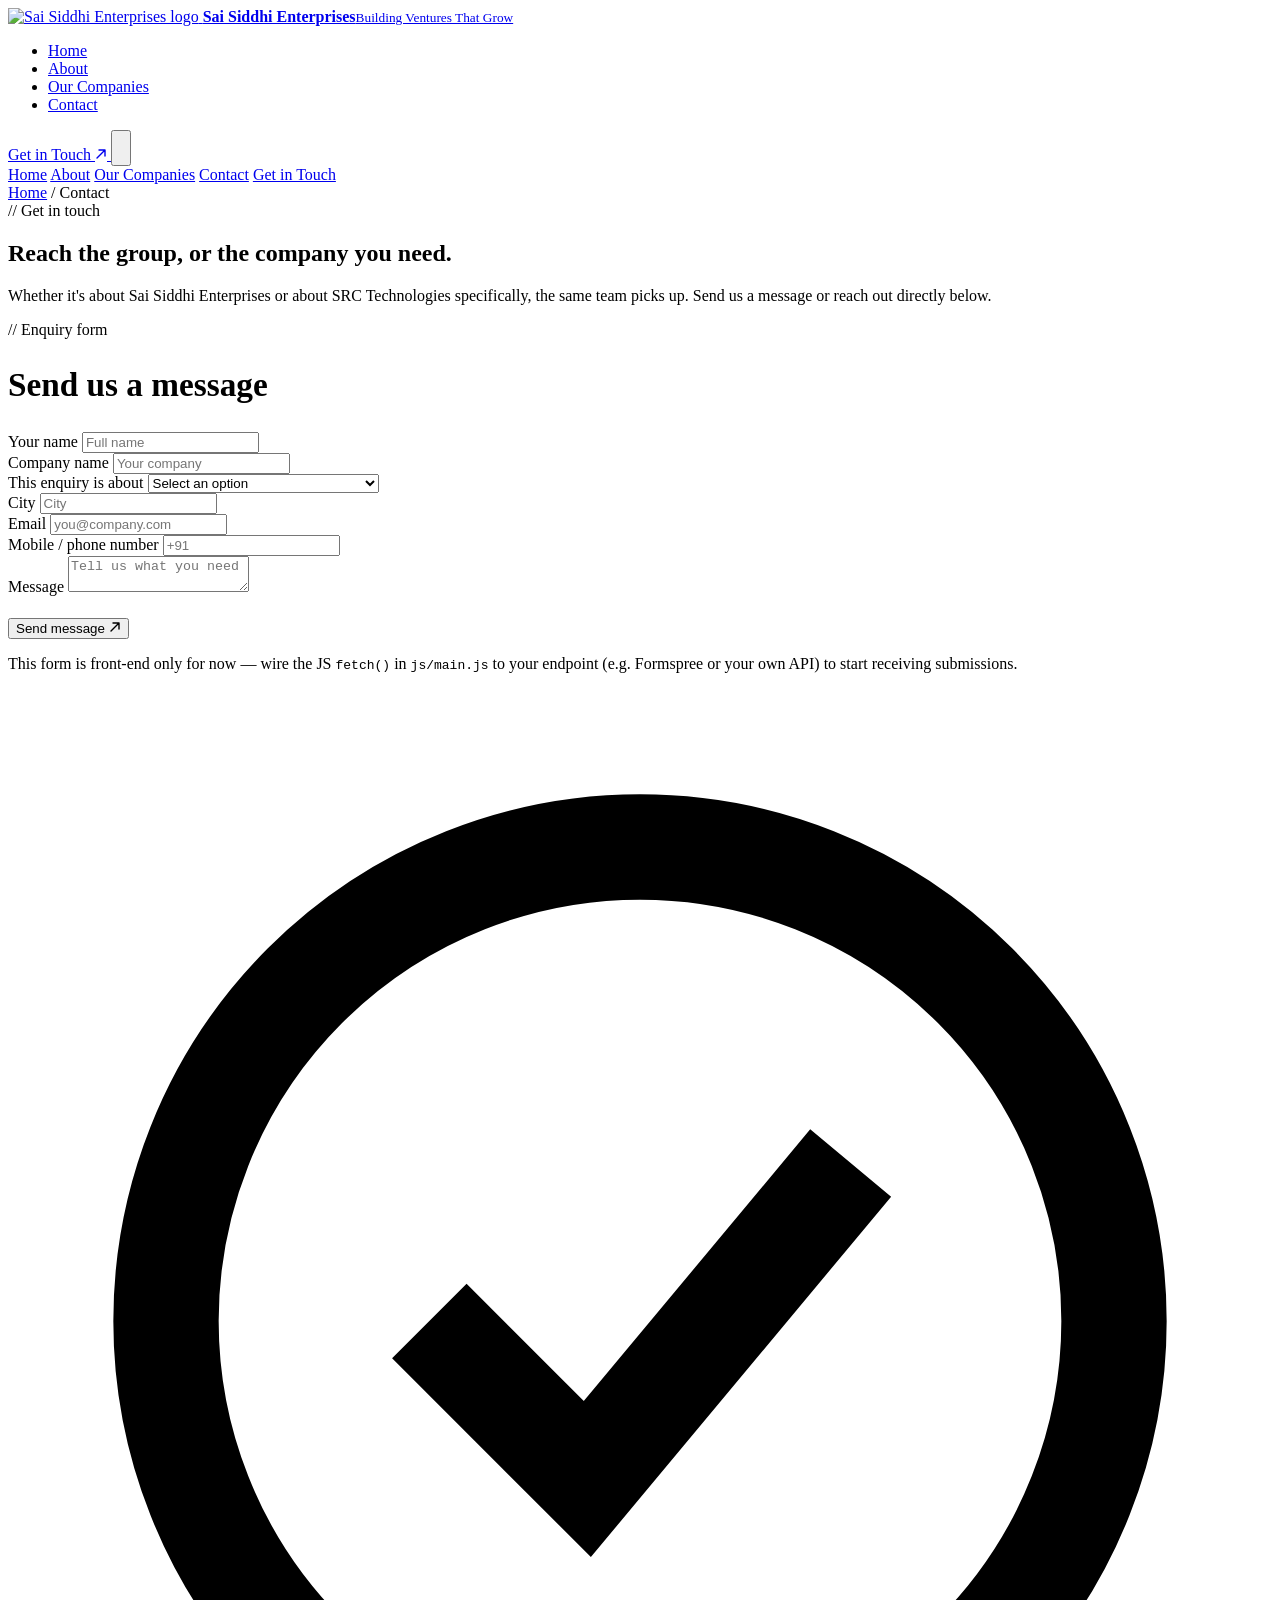
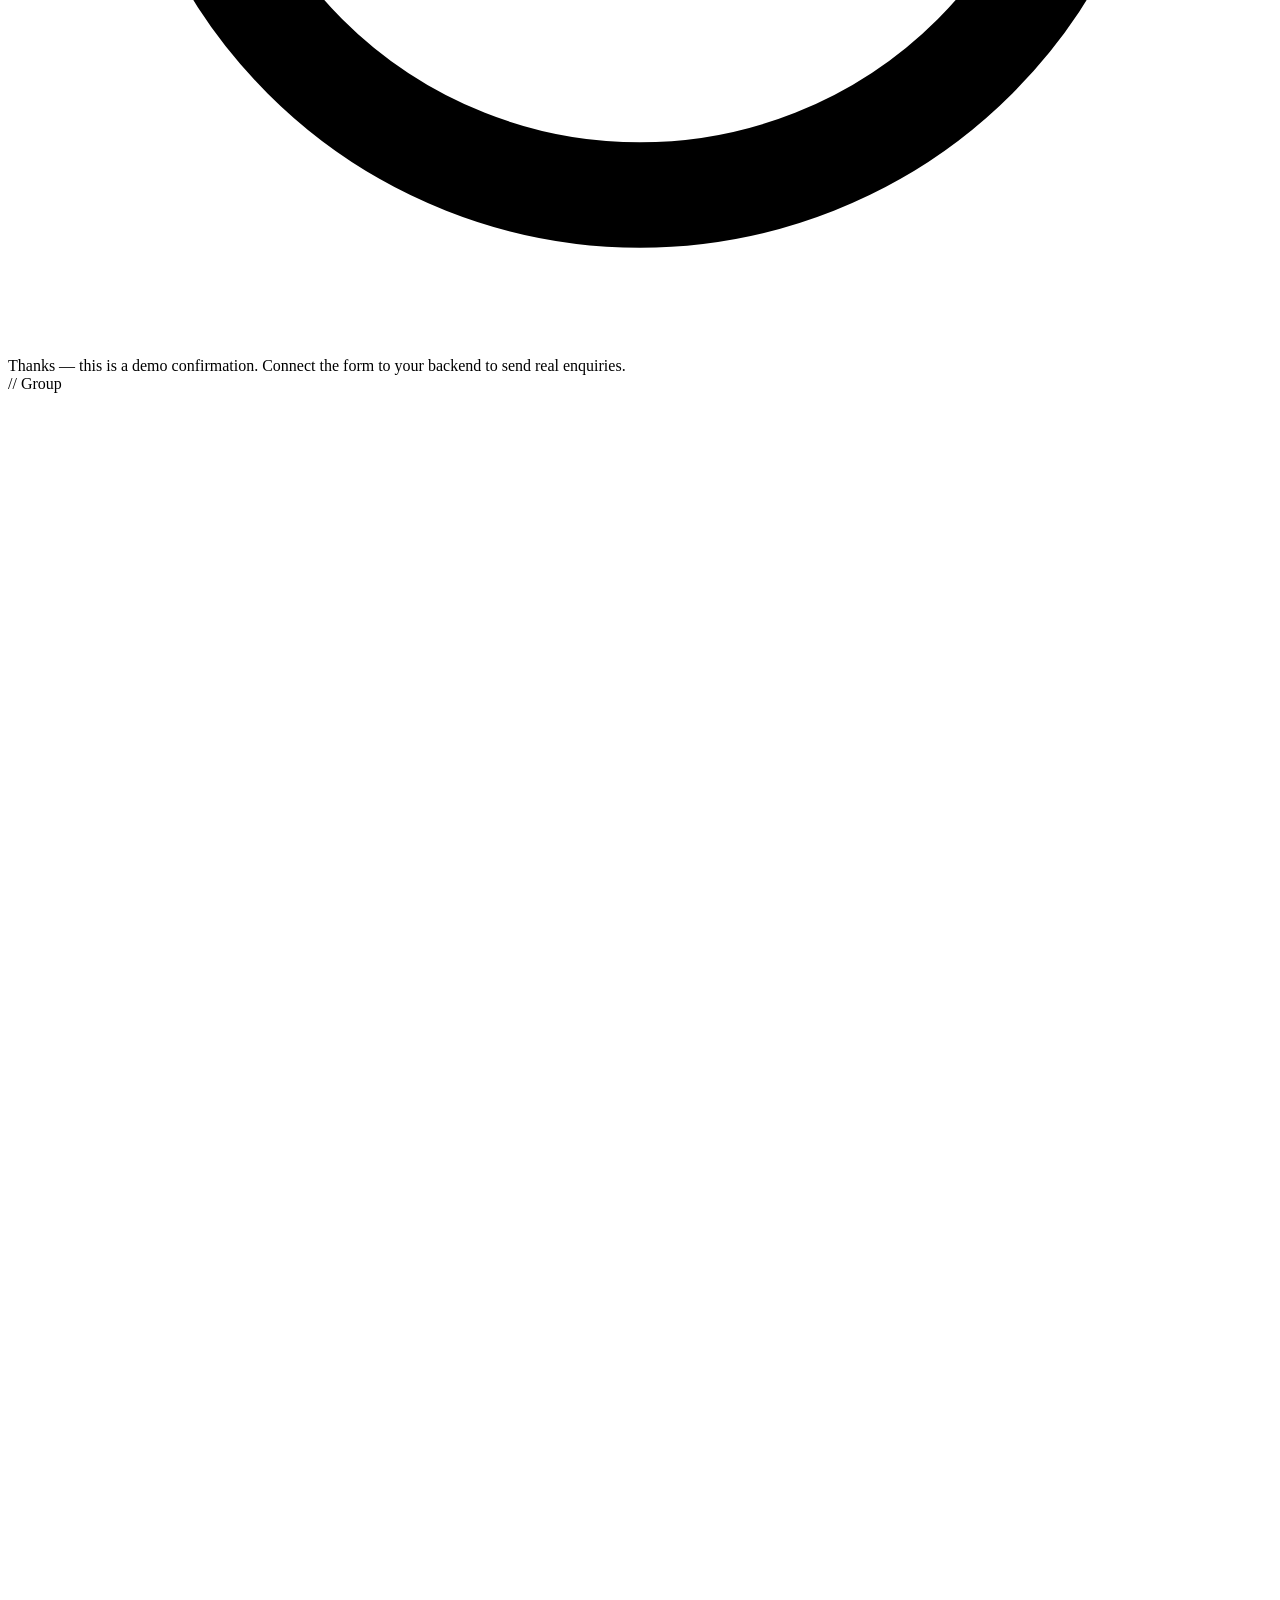
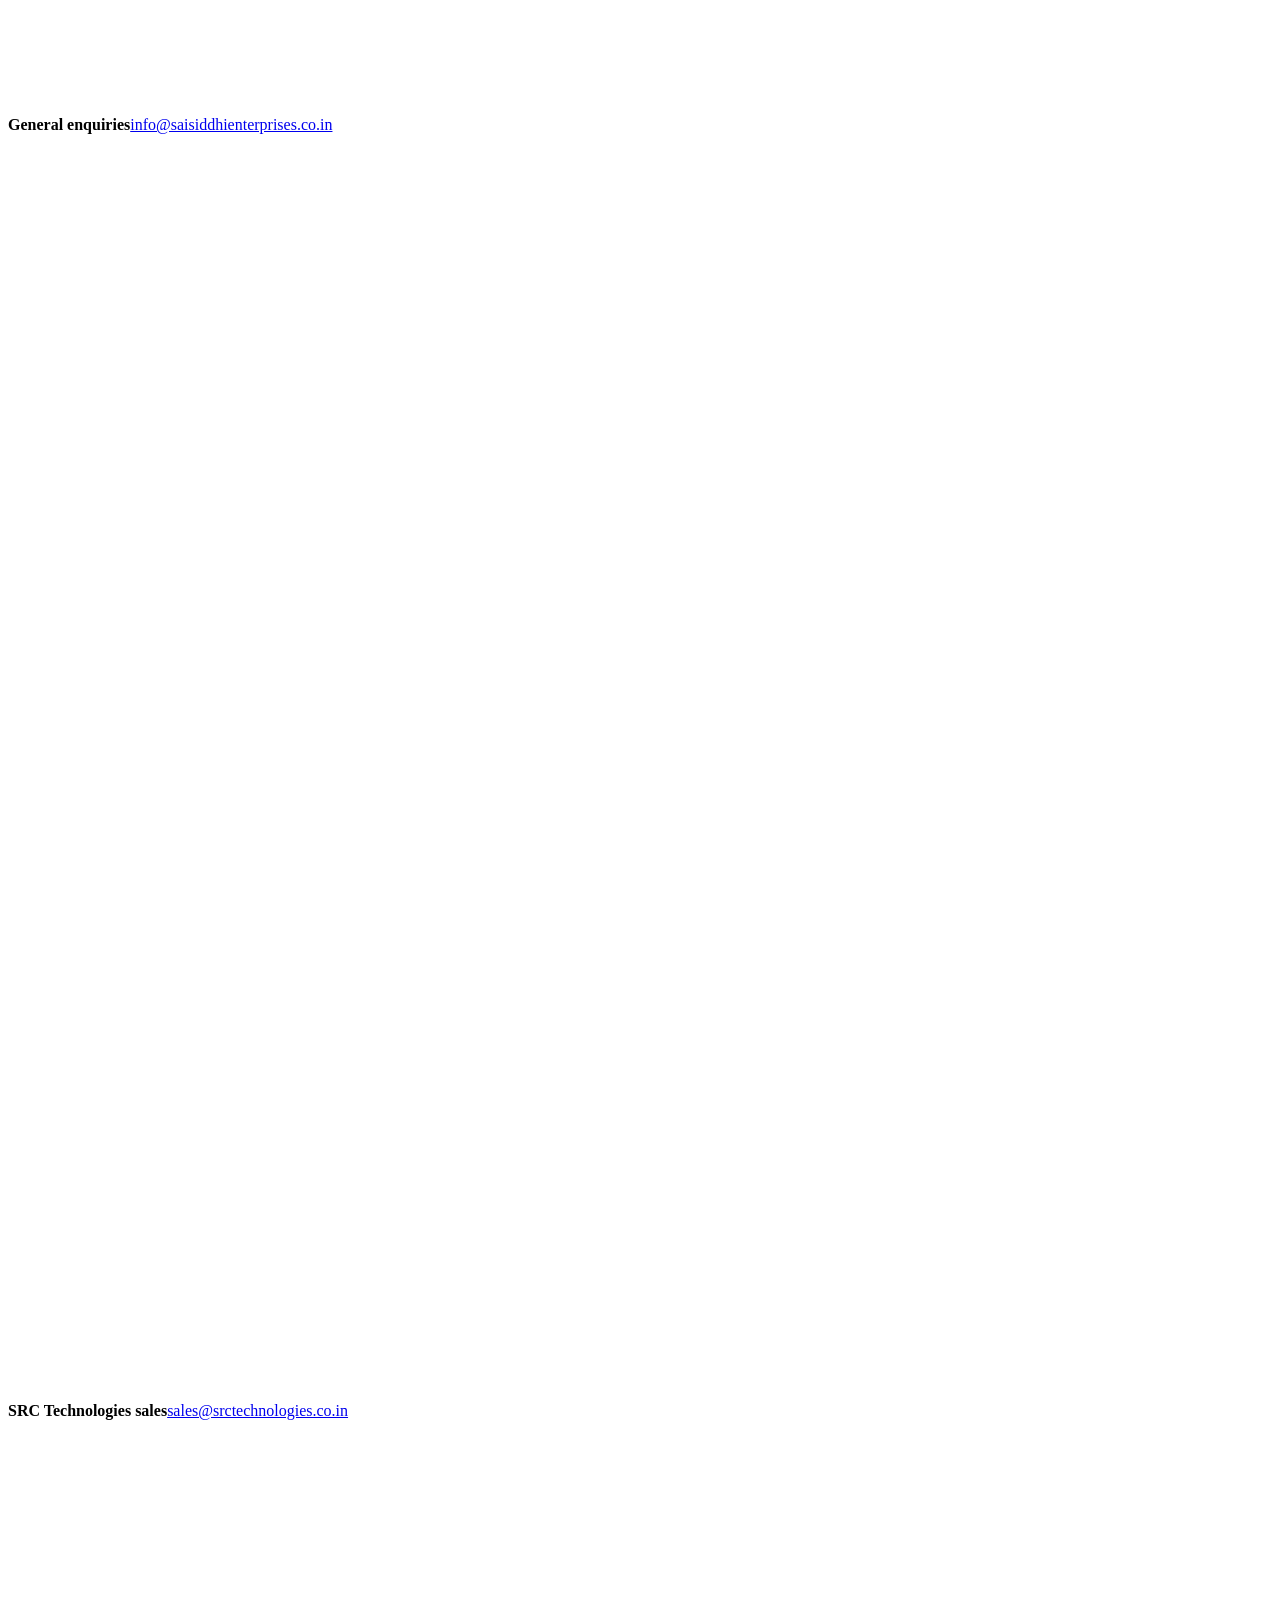
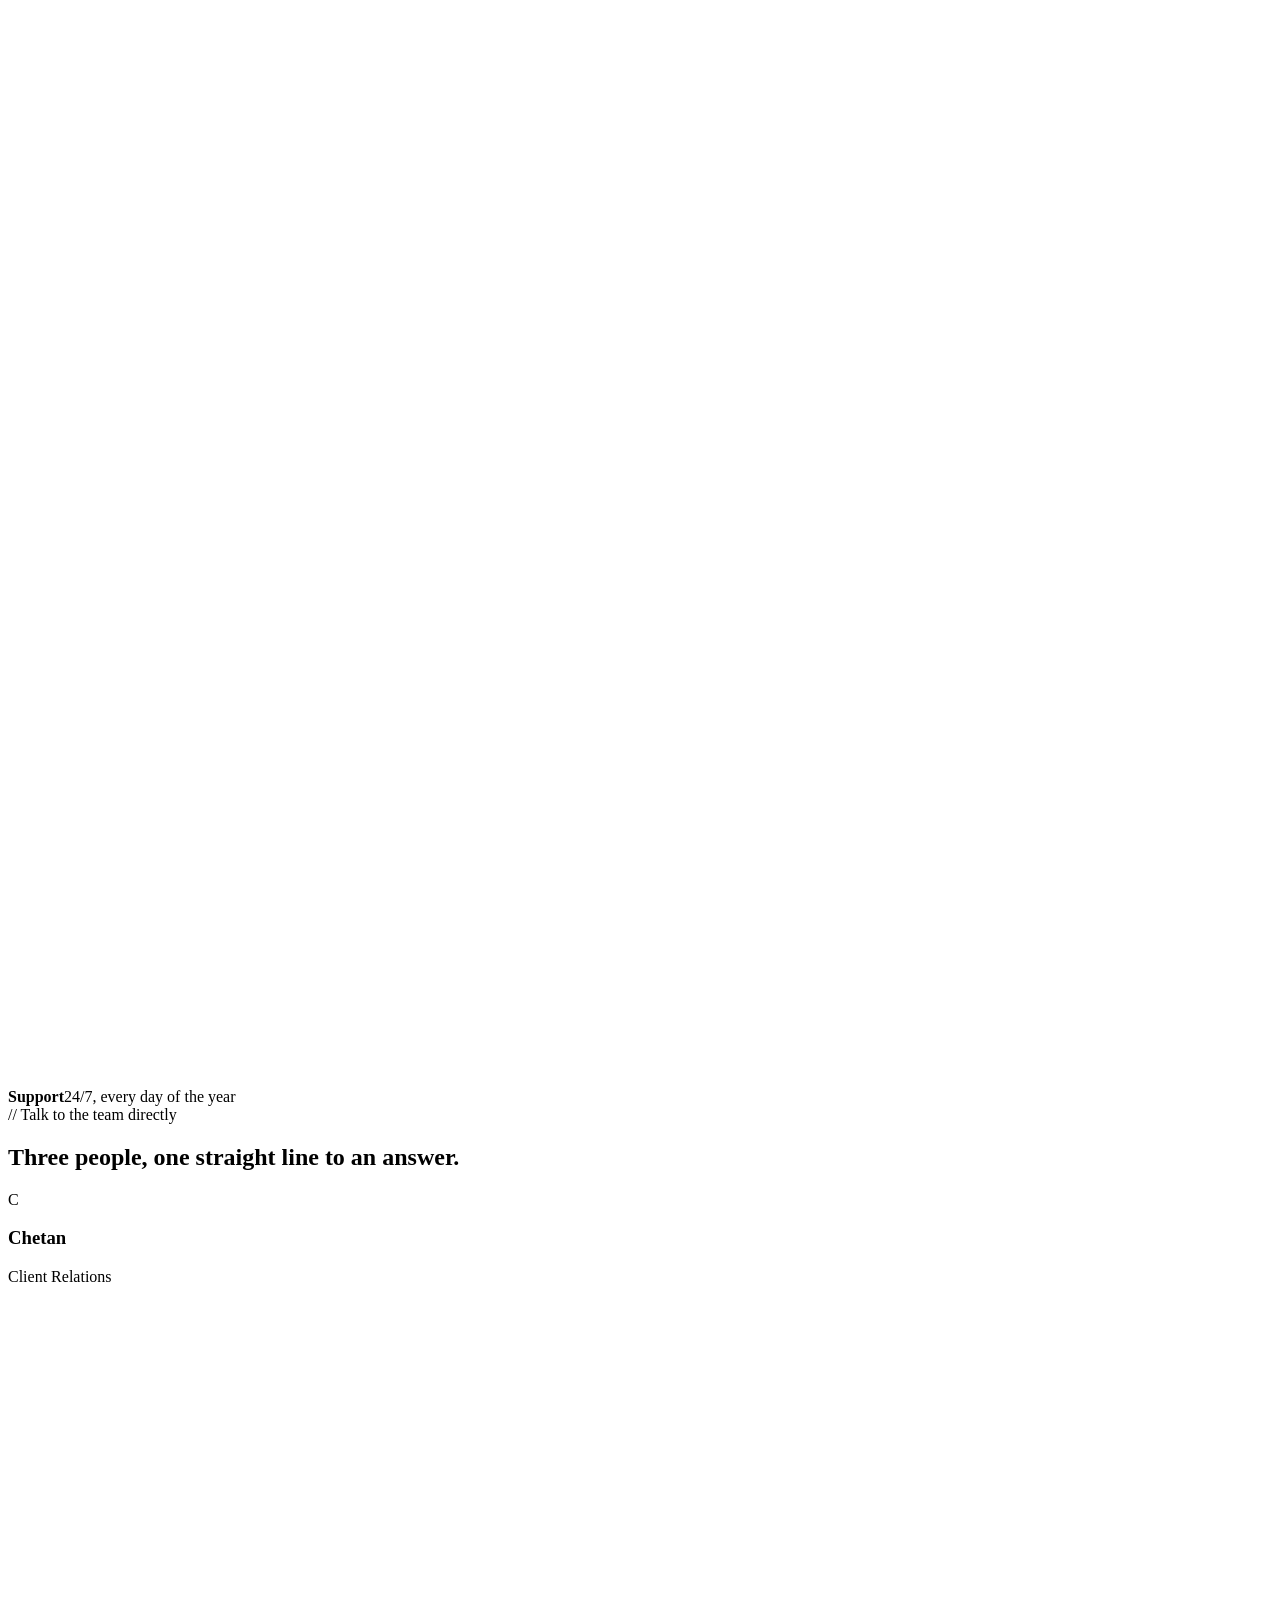
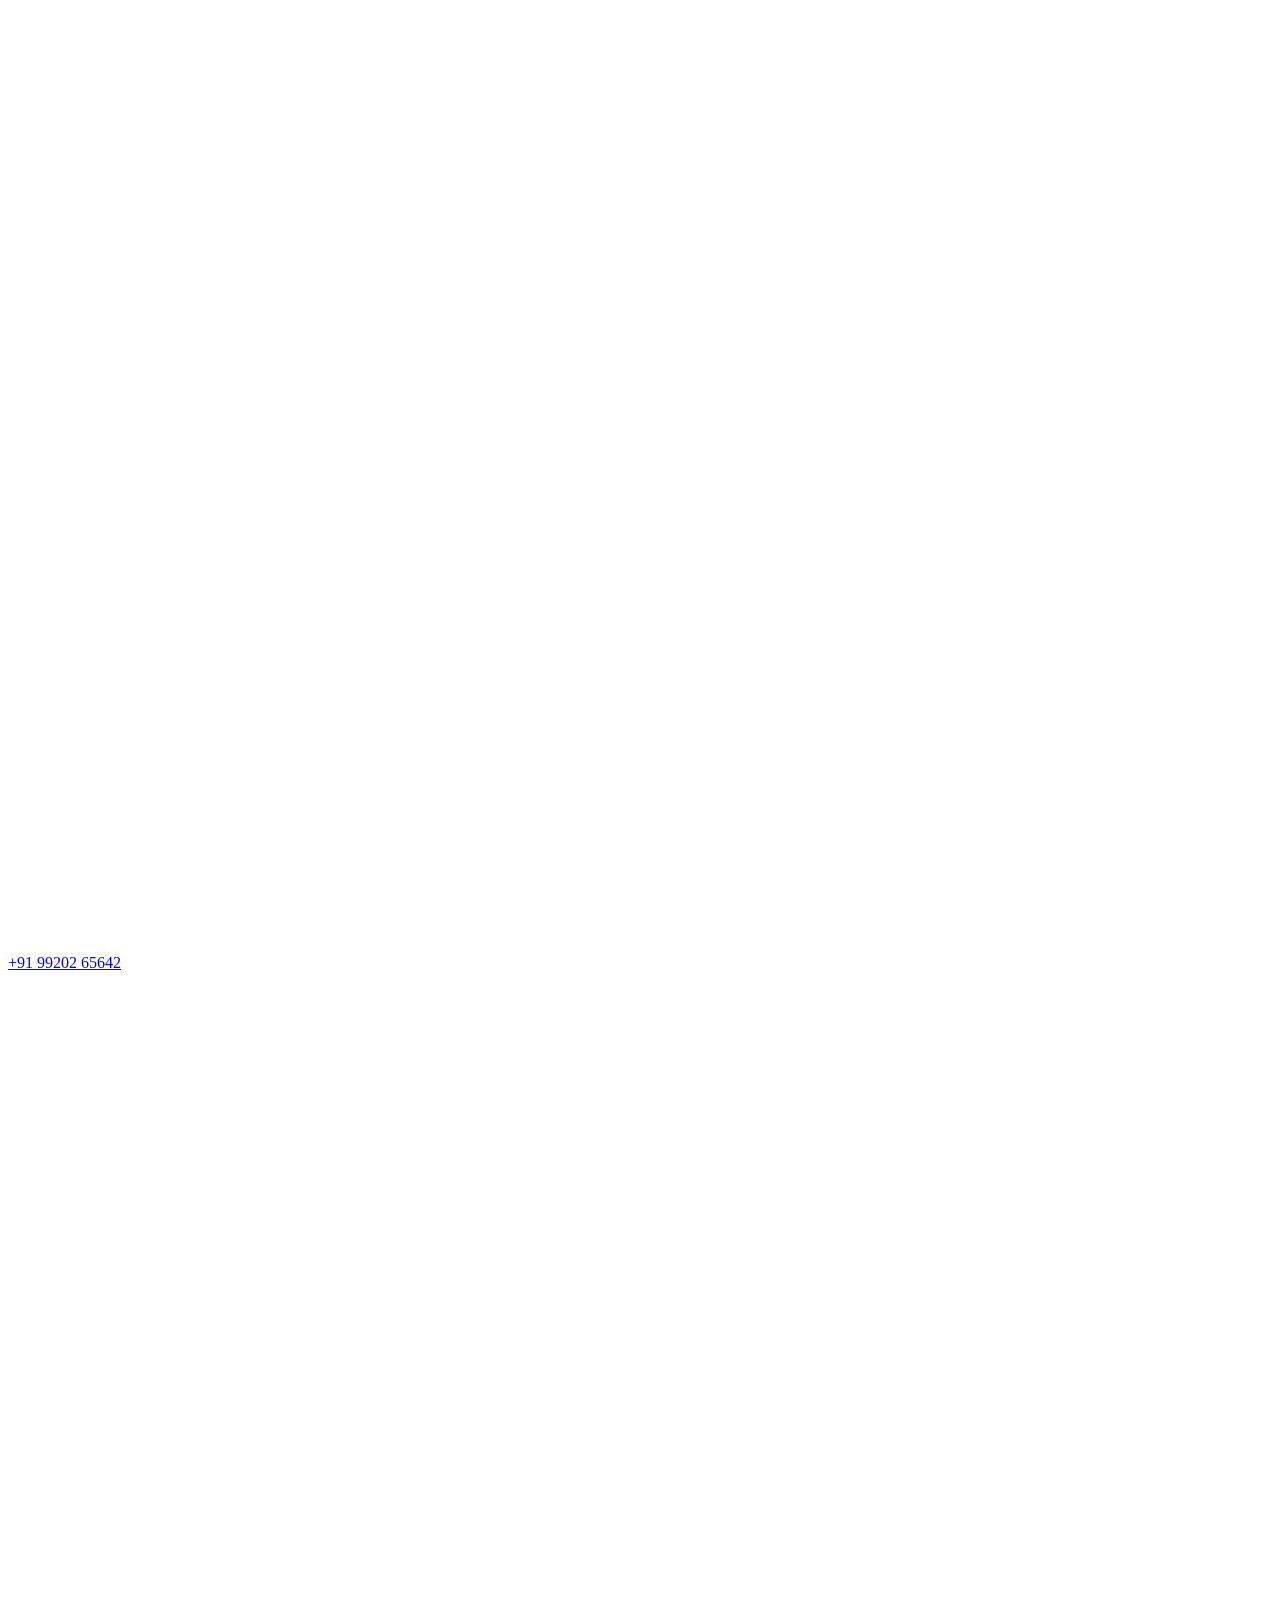
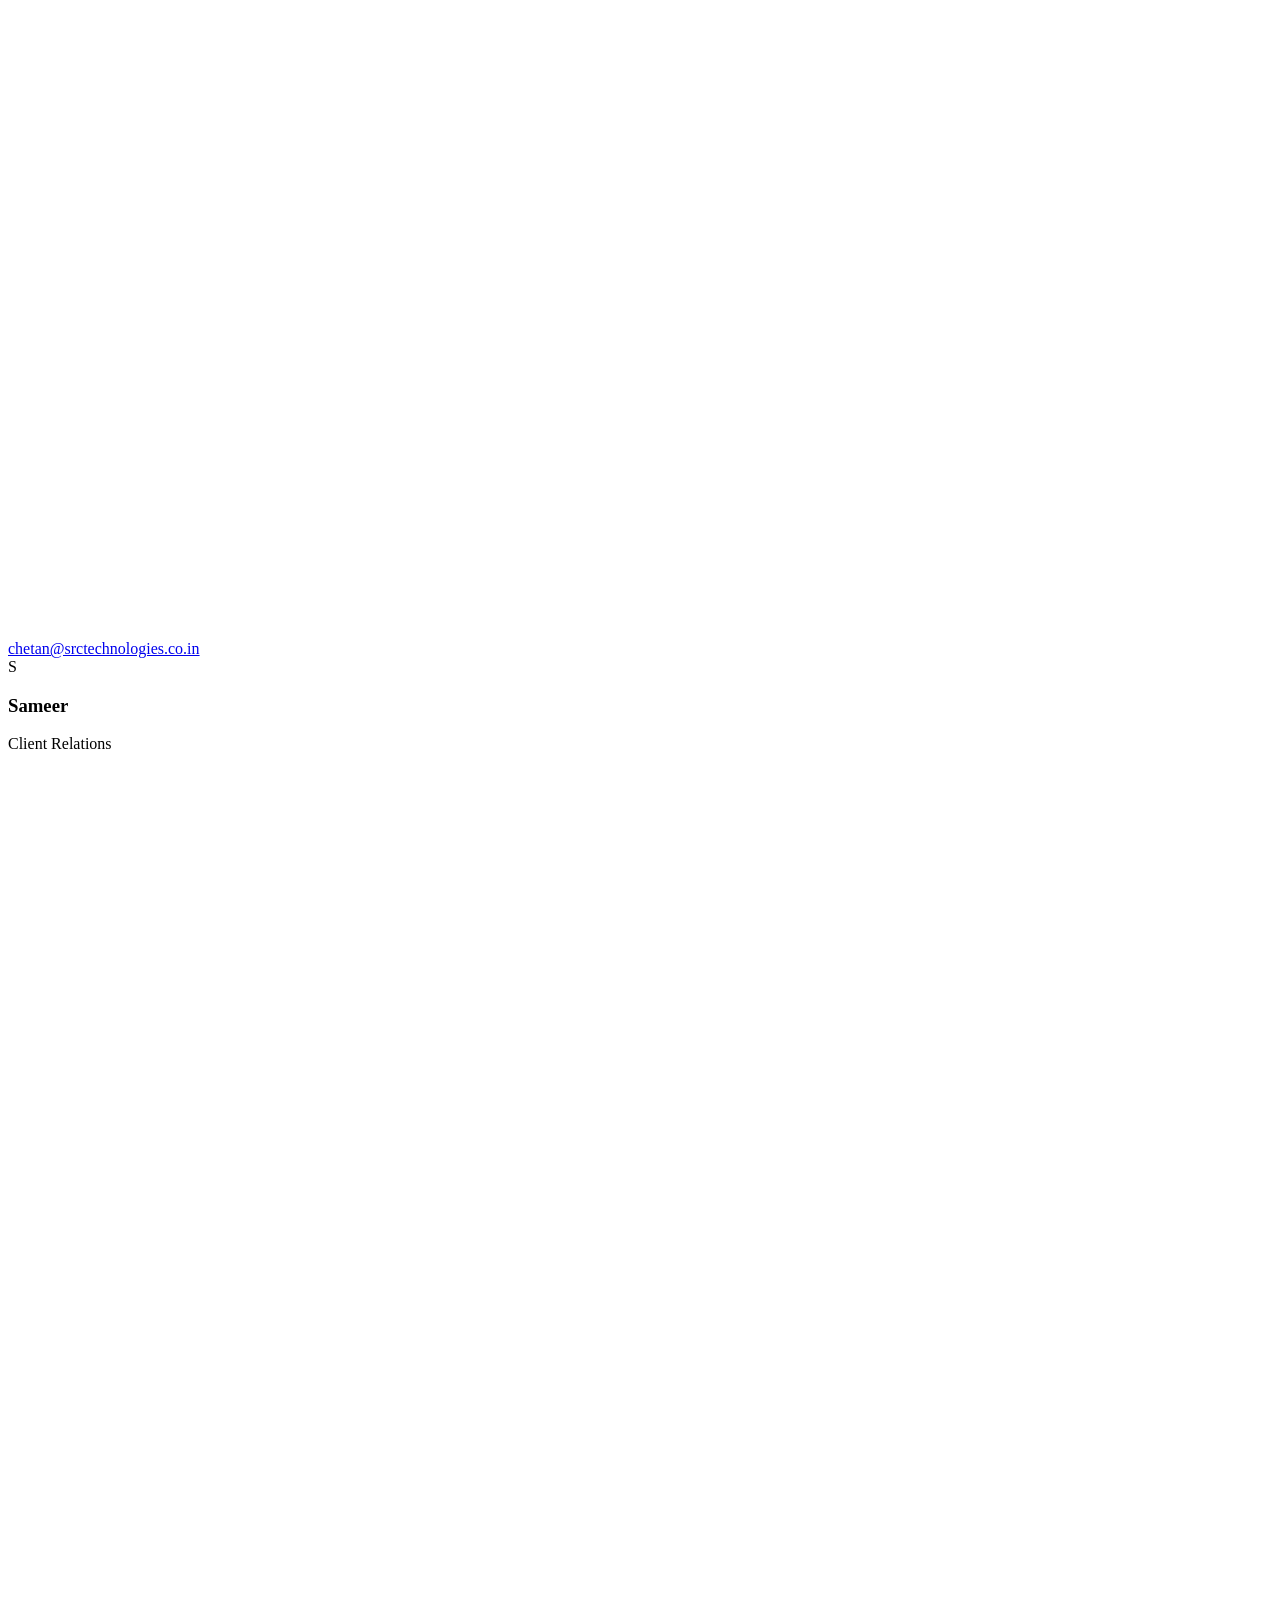
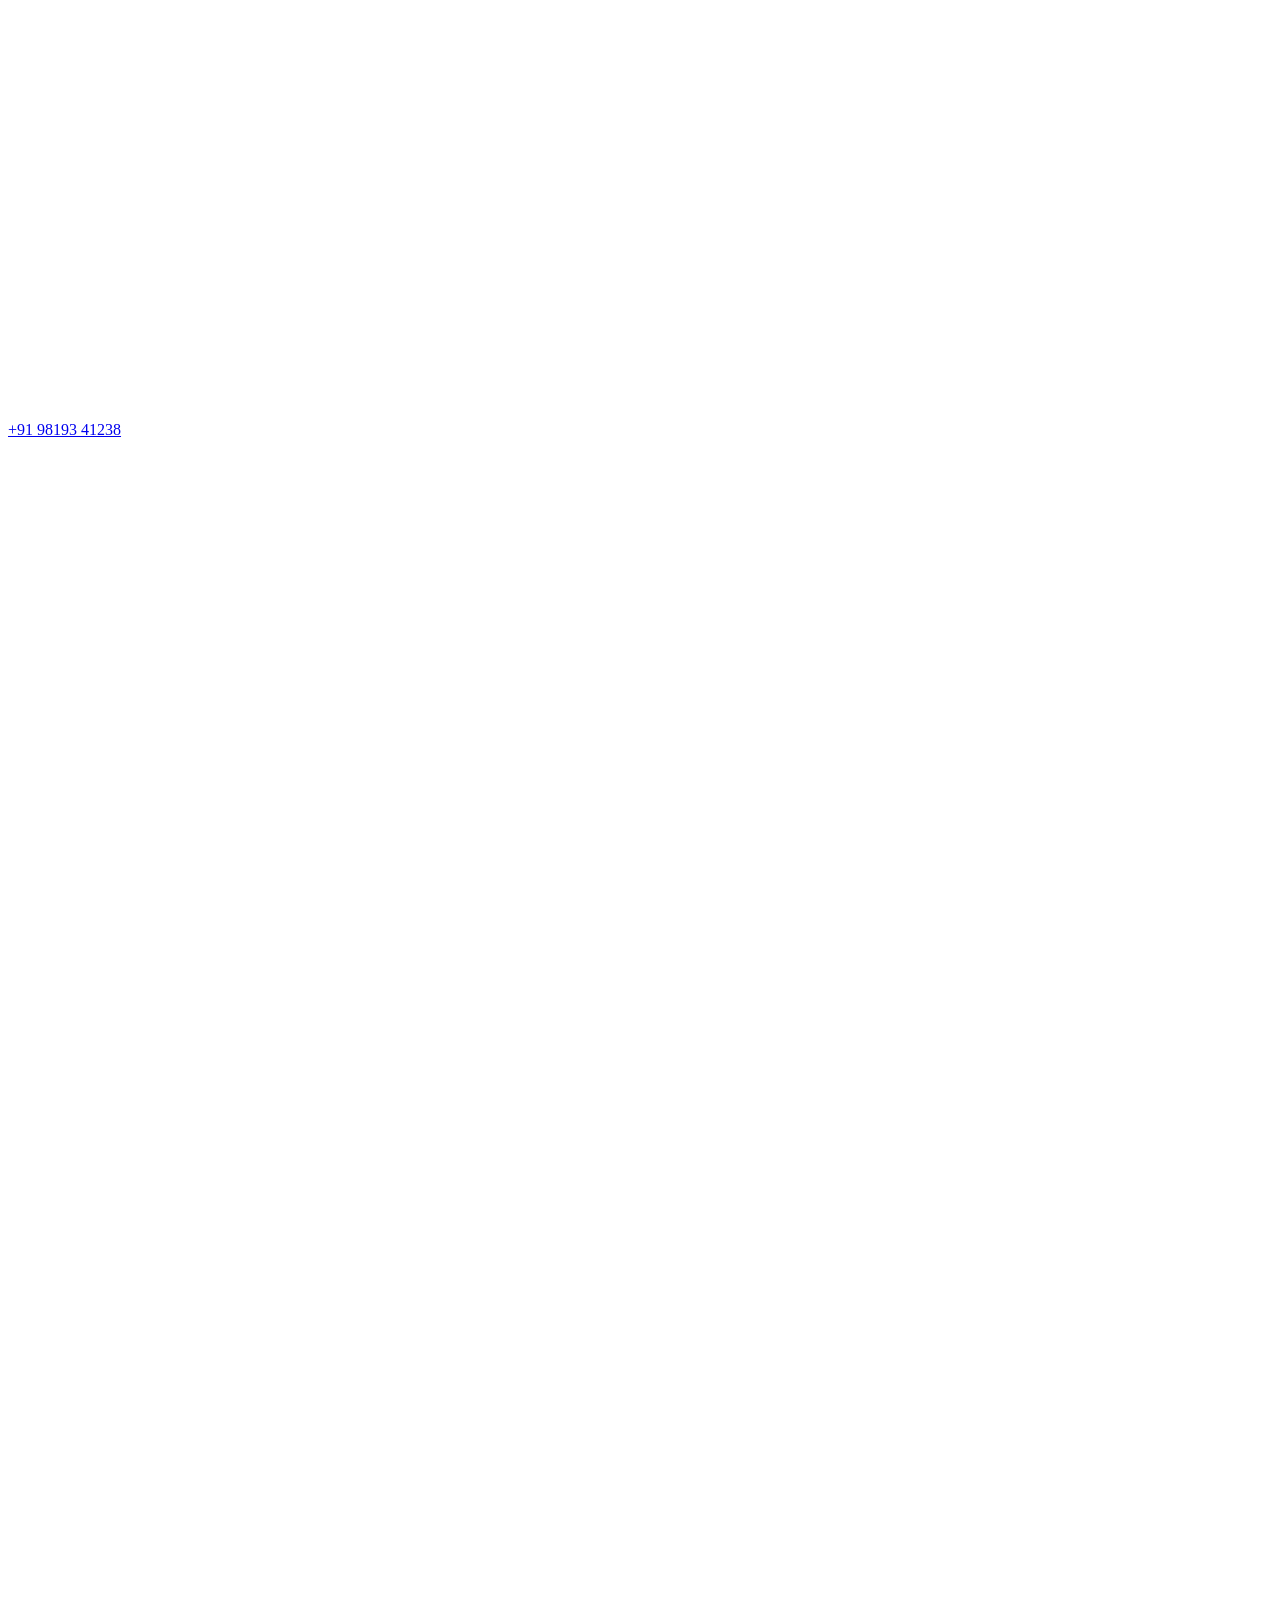
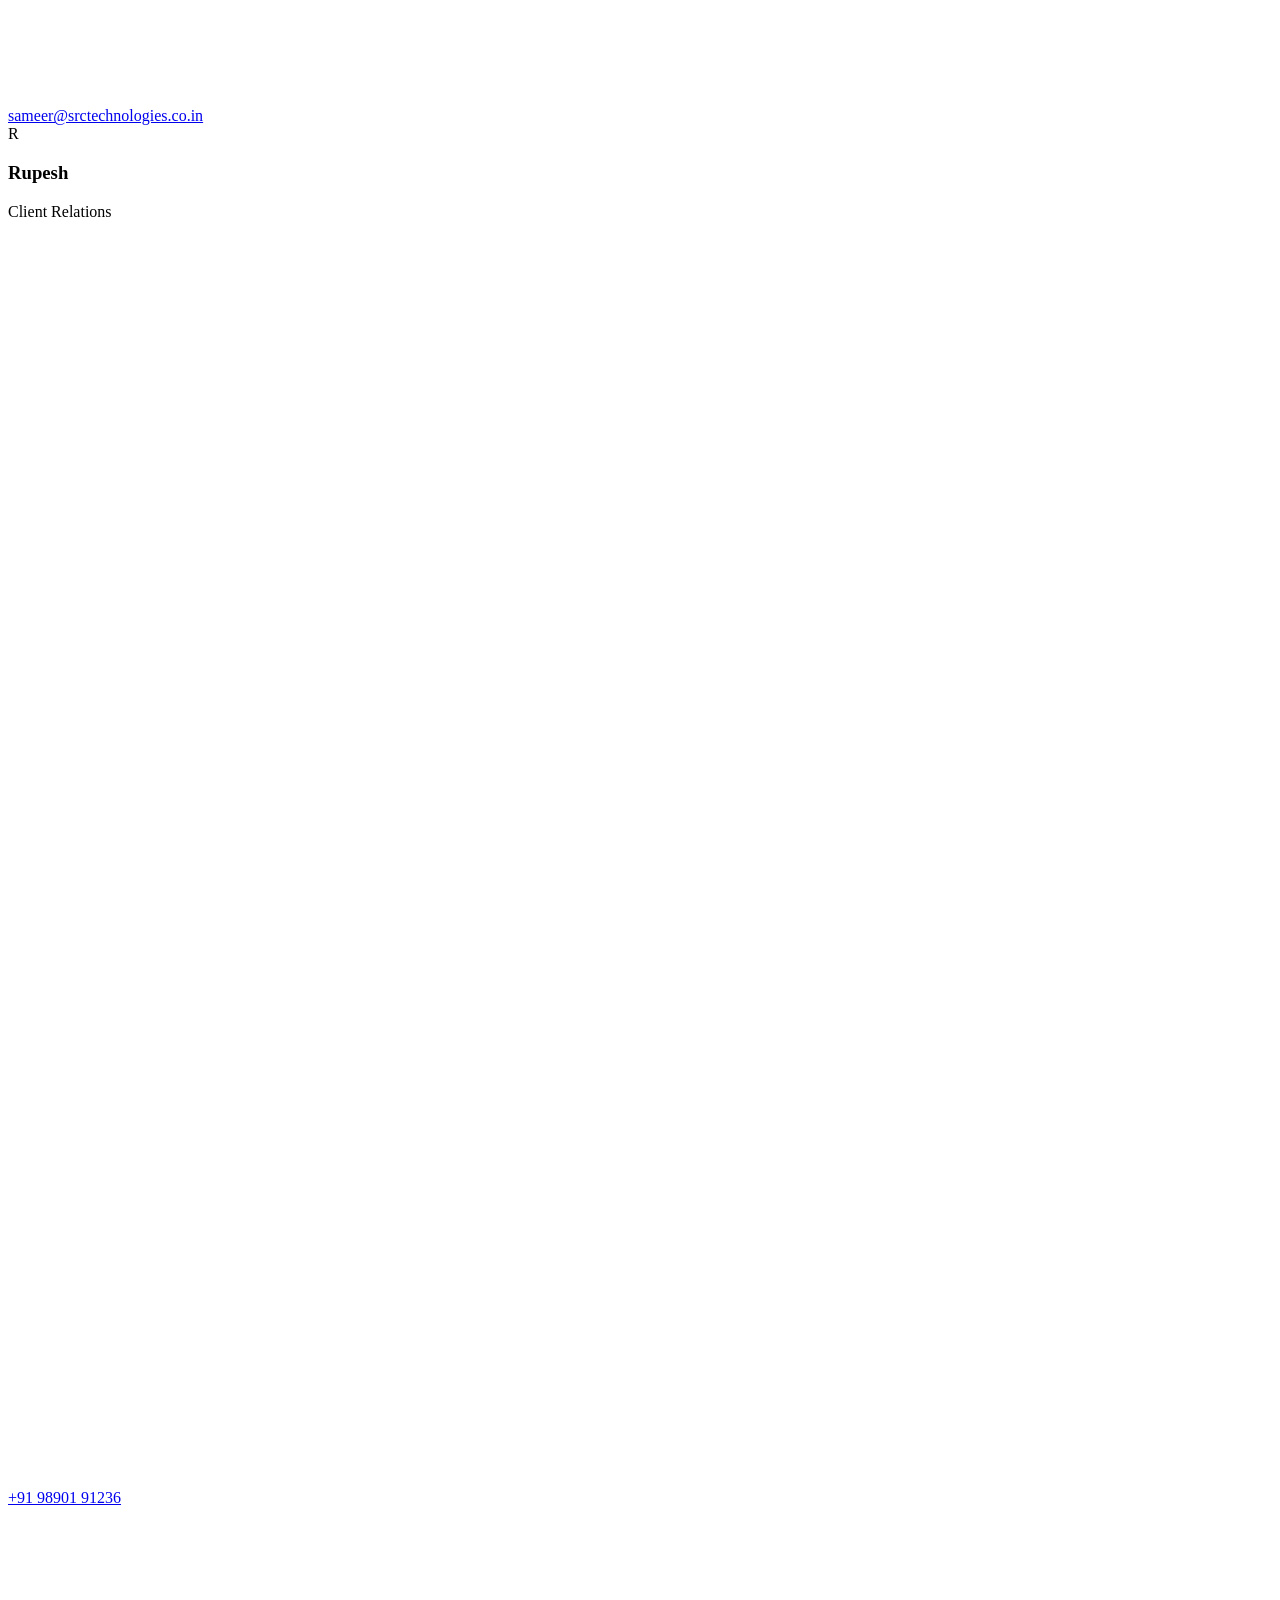
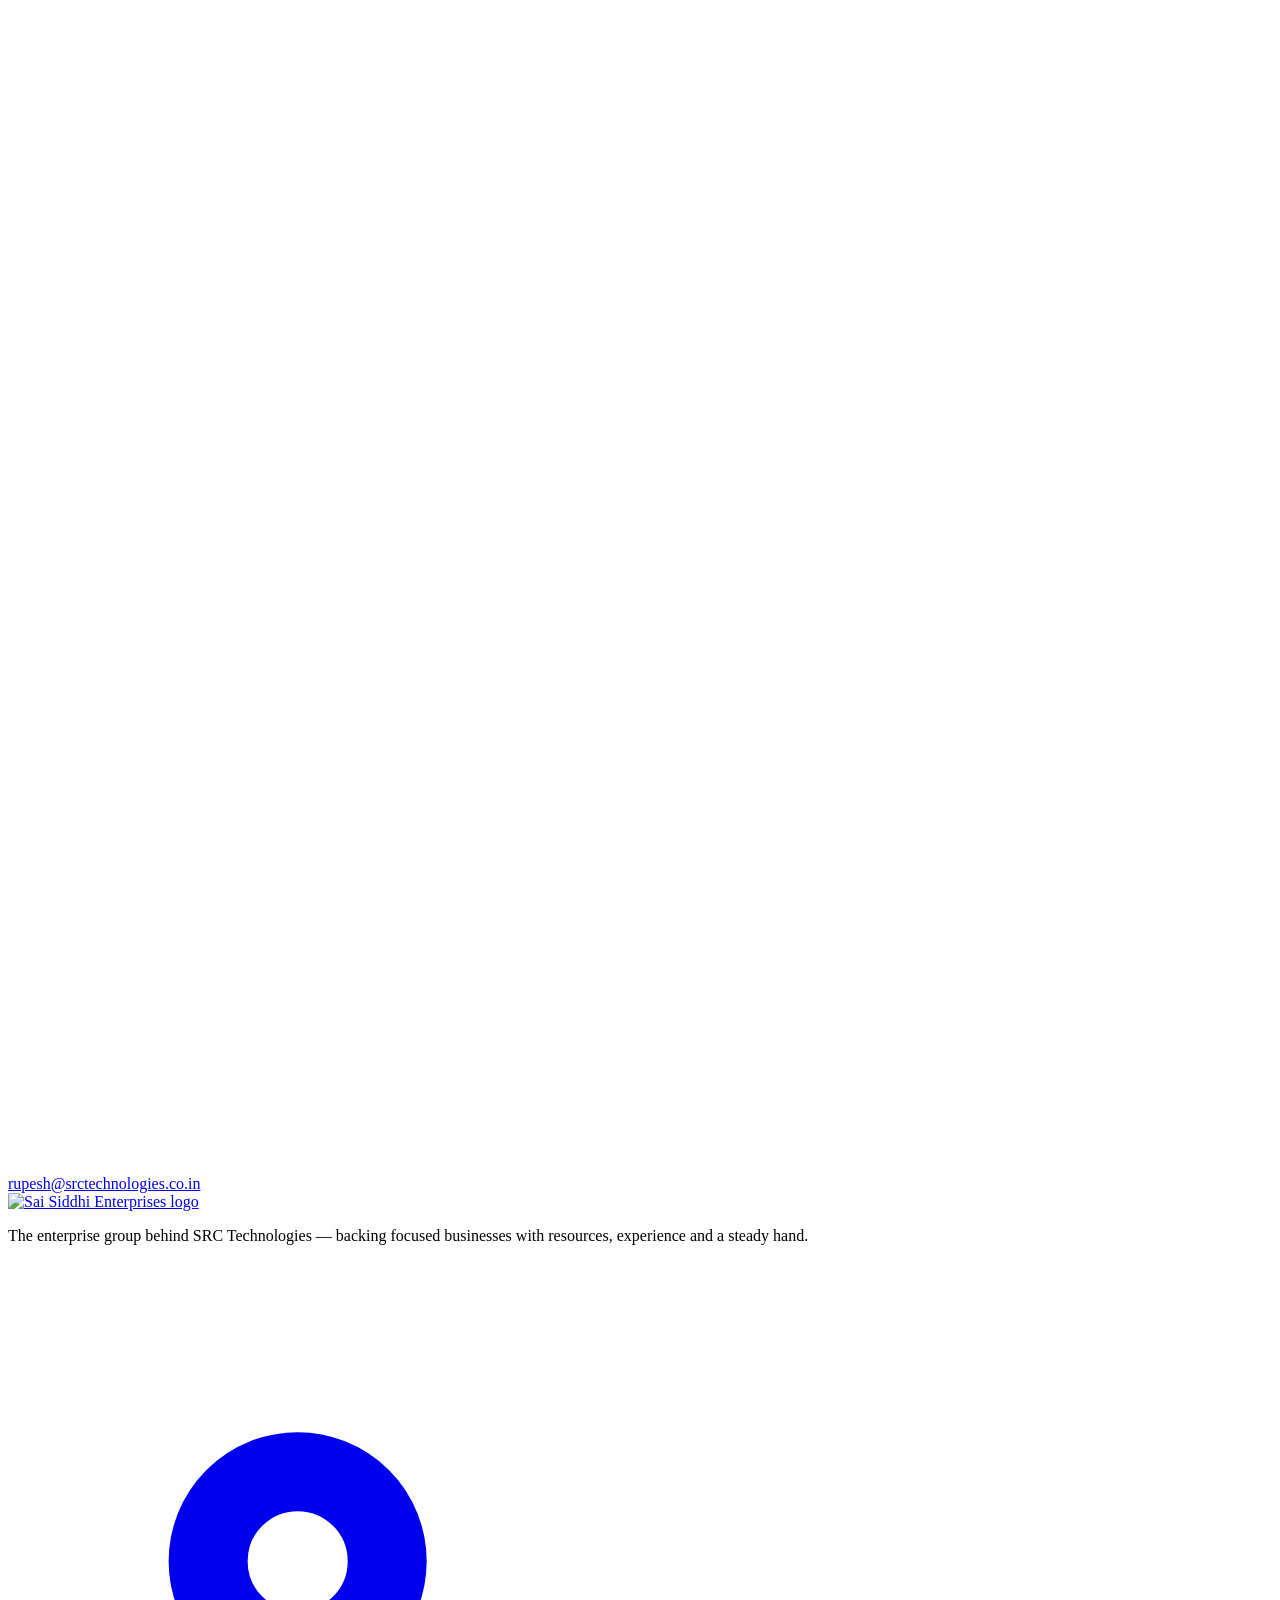
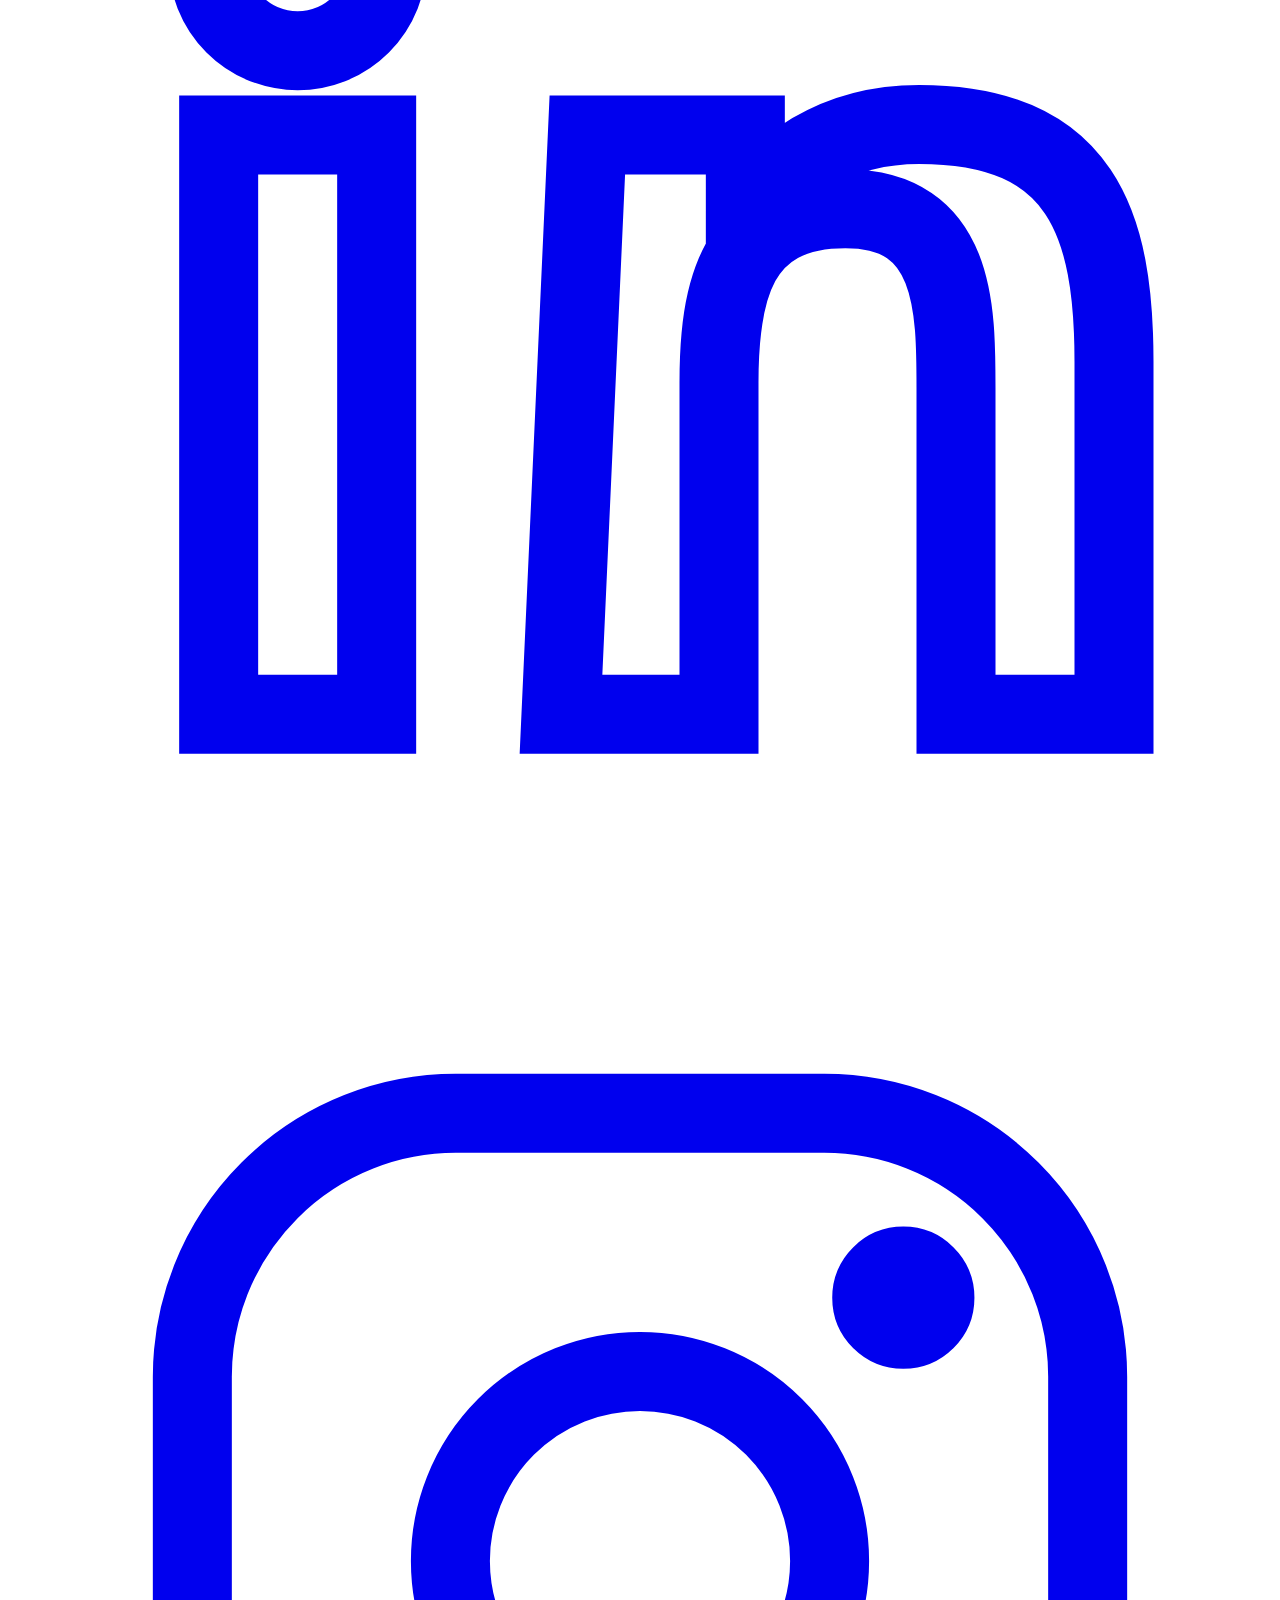
==== contact.html @ fce8f14b "Add files via upload" ====
<!DOCTYPE html>
<html lang="en">
<head>
<meta charset="UTF-8">
<meta name="viewport" content="width=device-width, initial-scale=1.0">
<title>Contact — Sai Siddhi Enterprises</title>
<meta name="description" content="Get in touch with Sai Siddhi Enterprises — for the group, or for SRC Technologies, our growing group company.">
<link rel="icon" type="image/png" href="images/logo.png">
<link rel="preconnect" href="https://fonts.googleapis.com">
<link rel="preconnect" href="https://fonts.gstatic.com" crossorigin>
<link href="https://fonts.googleapis.com/css2?family=Manrope:wght@500;600;700;800&family=Inter:wght@400;500;600&family=IBM+Plex+Mono:wght@400;500&display=swap" rel="stylesheet">
<link rel="stylesheet" href="css/style.css">
</head>
<body>

<!-- ========== HEADER ========== -->
<header class="site-header">
  <div class="container">
    <a href="index.html" class="brand">
      <img src="images/logo.png" alt="Sai Siddhi Enterprises logo">
      <span class="brand-text"><strong>Sai Siddhi Enterprises</strong><small>Building Ventures That Grow</small></span>
    </a>

    <nav>
      <ul class="nav-desktop">
        <li><a href="index.html" class="nav-link">Home</a></li>
        <li><a href="about.html" class="nav-link">About</a></li>
        <li><a href="companies.html" class="nav-link">Our Companies</a></li>
        <li><a href="contact.html" class="nav-link is-active">Contact</a></li>
      </ul>
    </nav>

    <div class="header-cta">
      <a href="contact.html" class="btn btn-primary">Get in Touch
        <svg class="btn-arrow" width="12" height="12" viewBox="0 0 12 12" fill="none"><path d="M2 10L10 2M10 2H4M10 2V8" stroke="currentColor" stroke-width="1.4" stroke-linecap="round" stroke-linejoin="round"/></svg>
      </a>
      <button class="nav-toggle" aria-label="Toggle menu" aria-expanded="false">
        <svg class="icon-menu" viewBox="0 0 24 24" fill="none"><path d="M3 6h18M3 12h18M3 18h18" stroke="var(--ink)" stroke-width="1.6" stroke-linecap="round"/></svg>
        <svg class="icon-close" viewBox="0 0 24 24" fill="none"><path d="M5 5l14 14M19 5L5 19" stroke="var(--ink)" stroke-width="1.6" stroke-linecap="round"/></svg>
      </button>
    </div>
  </div>
</header>

<!-- ========== MOBILE NAV ========== -->
<div class="mobile-nav">
  <div class="mobile-nav-list">
    <a href="index.html">Home</a>
    <a href="about.html">About</a>
    <a href="companies.html">Our Companies</a>
    <a href="contact.html">Contact</a>
    <a href="contact.html" class="btn btn-primary btn-block">Get in Touch</a>
  </div>
</div>

<main>

  <section class="page-hero">
    <div class="container">
      <div class="crumbs"><a href="index.html">Home</a> / Contact</div>
      <span class="eyebrow">// Get in touch</span>
      <h1>Reach the group, or the company you need.</h1>
      <p class="lede">Whether it's about Sai Siddhi Enterprises or about SRC Technologies specifically, the same team picks up. Send us a message or reach out directly below.</p>
    </div>
  </section>

  <section class="section">
    <div class="container split">

      <div class="reveal">
        <div class="section-head" style="margin-bottom:24px">
          <div>
            <span class="eyebrow">// Enquiry form</span>
            <h2 style="font-size:clamp(1.6rem,2.6vw,2.1rem)">Send us a message</h2>
          </div>
        </div>

        <form data-demo-form>
          <div class="form-grid">
            <div class="field">
              <label for="name">Your name</label>
              <input type="text" id="name" name="name" required placeholder="Full name">
            </div>
            <div class="field">
              <label for="company">Company name</label>
              <input type="text" id="company" name="company" required placeholder="Your company">
            </div>
            <div class="field">
              <label for="topic">This enquiry is about</label>
              <select id="topic" name="topic" required>
                <option value="" disabled selected>Select an option</option>
                <option>Sai Siddhi Enterprises — the group</option>
                <option>SRC Technologies</option>
                <option>Something else</option>
              </select>
            </div>
            <div class="field">
              <label for="city">City</label>
              <input type="text" id="city" name="city" required placeholder="City">
            </div>
            <div class="field">
              <label for="email">Email</label>
              <input type="email" id="email" name="email" required placeholder="you@company.com">
            </div>
            <div class="field">
              <label for="phone">Mobile / phone number</label>
              <input type="tel" id="phone" name="phone" required placeholder="+91">
            </div>
            <div class="field full">
              <label for="message">Message</label>
              <textarea id="message" name="message" placeholder="Tell us what you need"></textarea>
            </div>
          </div>
          <button type="submit" class="btn btn-primary" style="margin-top:22px">Send message
            <svg class="btn-arrow" width="12" height="12" viewBox="0 0 12 12" fill="none"><path d="M2 10L10 2M10 2H4M10 2V8" stroke="currentColor" stroke-width="1.4" stroke-linecap="round" stroke-linejoin="round"/></svg>
          </button>
          <p class="form-note">This form is front-end only for now — wire the JS <code>fetch()</code> in <code>js/main.js</code> to your endpoint (e.g. Formspree or your own API) to start receiving submissions.</p>
        </form>
        <div class="form-success">
          <svg viewBox="0 0 24 24" fill="none" stroke="currentColor" stroke-width="2"><circle cx="12" cy="12" r="9"/><path d="M8 12l3 3 5-6"/></svg>
          Thanks — this is a demo confirmation. Connect the form to your backend to send real enquiries.
        </div>
      </div>

      <div class="reveal">
        <div class="contact-panel">
          <span class="eyebrow on-dark">// Group</span>
          <h3 style="color:#fff; margin-top:14px">Sai Siddhi Enterprises</h3>
          <div class="row">
            <svg viewBox="0 0 24 24" fill="none" stroke-width="1.6"><rect x="3" y="5" width="18" height="14" rx="2"/><path d="M3 7l9 6 9-6"/></svg>
            <div><strong>General enquiries</strong><a href="mailto:info@saisiddhienterprises.co.in">info@saisiddhienterprises.co.in</a></div>
          </div>
          <div class="row">
            <svg viewBox="0 0 24 24" fill="none" stroke-width="1.6"><rect x="3" y="5" width="18" height="14" rx="2"/><path d="M3 7l9 6 9-6"/></svg>
            <div><strong>SRC Technologies sales</strong><a href="mailto:sales@srctechnologies.co.in">sales@srctechnologies.co.in</a></div>
          </div>
          <div class="row">
            <svg viewBox="0 0 24 24" fill="none" stroke-width="1.6"><circle cx="12" cy="12" r="9"/><path d="M12 7v5l3 2"/></svg>
            <div><strong>Support</strong><span>24/7, every day of the year</span></div>
          </div>
        </div>
      </div>

    </div>
  </section>

  <section class="section paper-2 section-rule">
    <div class="container">
      <div class="section-head reveal">
        <div>
          <span class="eyebrow">// Talk to the team directly</span>
          <h2>Three people, one straight line to an answer.</h2>
        </div>
      </div>
      <div class="grid grid-3 reveal-stagger">
        <div class="team-card reveal" style="--i:0">
          <div class="team-avatar">C</div>
          <h3>Chetan</h3>
          <span class="role">Client Relations</span>
          <div class="row"><svg viewBox="0 0 24 24" fill="none" stroke-width="1.6"><path d="M22 16.9v3a2 2 0 01-2.2 2 19.8 19.8 0 01-8.6-3 19.5 19.5 0 01-6-6 19.8 19.8 0 01-3-8.7A2 2 0 014.1 2h3a2 2 0 012 1.7c.1.9.3 1.8.6 2.7a2 2 0 01-.5 2.1L7.9 9.9a16 16 0 006 6l1.4-1.4a2 2 0 012.1-.5c.9.3 1.8.5 2.7.6A2 2 0 0122 16.9z"/></svg><a href="tel:+919920265642">+91 99202 65642</a></div>
          <div class="row"><svg viewBox="0 0 24 24" fill="none" stroke-width="1.6"><rect x="3" y="5" width="18" height="14" rx="2"/><path d="M3 7l9 6 9-6"/></svg><a href="mailto:chetan@srctechnologies.co.in">chetan@srctechnologies.co.in</a></div>
        </div>
        <div class="team-card reveal" style="--i:1">
          <div class="team-avatar">S</div>
          <h3>Sameer</h3>
          <span class="role">Client Relations</span>
          <div class="row"><svg viewBox="0 0 24 24" fill="none" stroke-width="1.6"><path d="M22 16.9v3a2 2 0 01-2.2 2 19.8 19.8 0 01-8.6-3 19.5 19.5 0 01-6-6 19.8 19.8 0 01-3-8.7A2 2 0 014.1 2h3a2 2 0 012 1.7c.1.9.3 1.8.6 2.7a2 2 0 01-.5 2.1L7.9 9.9a16 16 0 006 6l1.4-1.4a2 2 0 012.1-.5c.9.3 1.8.5 2.7.6A2 2 0 0122 16.9z"/></svg><a href="tel:+919819341238">+91 98193 41238</a></div>
          <div class="row"><svg viewBox="0 0 24 24" fill="none" stroke-width="1.6"><rect x="3" y="5" width="18" height="14" rx="2"/><path d="M3 7l9 6 9-6"/></svg><a href="mailto:sameer@srctechnologies.co.in">sameer@srctechnologies.co.in</a></div>
        </div>
        <div class="team-card reveal" style="--i:2">
          <div class="team-avatar">R</div>
          <h3>Rupesh</h3>
          <span class="role">Client Relations</span>
          <div class="row"><svg viewBox="0 0 24 24" fill="none" stroke-width="1.6"><path d="M22 16.9v3a2 2 0 01-2.2 2 19.8 19.8 0 01-8.6-3 19.5 19.5 0 01-6-6 19.8 19.8 0 01-3-8.7A2 2 0 014.1 2h3a2 2 0 012 1.7c.1.9.3 1.8.6 2.7a2 2 0 01-.5 2.1L7.9 9.9a16 16 0 006 6l1.4-1.4a2 2 0 012.1-.5c.9.3 1.8.5 2.7.6A2 2 0 0122 16.9z"/></svg><a href="tel:+919890191236">+91 98901 91236</a></div>
          <div class="row"><svg viewBox="0 0 24 24" fill="none" stroke-width="1.6"><rect x="3" y="5" width="18" height="14" rx="2"/><path d="M3 7l9 6 9-6"/></svg><a href="mailto:rupesh@srctechnologies.co.in">rupesh@srctechnologies.co.in</a></div>
        </div>
      </div>
    </div>
  </section>

</main>

<!-- ========== FOOTER ========== -->
<footer class="site-footer">
  <div class="container">
    <div class="footer-top">
      <div class="footer-brand">
        <a href="index.html" class="brand">
          <img src="images/logo.png" alt="Sai Siddhi Enterprises logo">
        </a>
        <p>The enterprise group behind SRC Technologies — backing focused businesses with resources, experience and a steady hand.</p>
        <div class="footer-social">
          <a href="#" aria-label="LinkedIn"><svg viewBox="0 0 24 24" fill="none" stroke="currentColor" stroke-width="1.5"><path d="M4 9h3v11H4zM5.5 4a1.7 1.7 0 110 3.4A1.7 1.7 0 015.5 4zM11 9h3v1.6c.6-1 1.7-1.8 3.3-1.8 3.1 0 3.7 1.9 3.7 4.5V20h-3v-6.2c0-1.5 0-3.4-2.1-3.4s-2.4 1.6-2.4 3.3V20h-3z"/></svg></a>
          <a href="#" aria-label="Instagram"><svg viewBox="0 0 24 24" fill="none" stroke="currentColor" stroke-width="1.5"><rect x="3.5" y="3.5" width="17" height="17" rx="5"/><circle cx="12" cy="12" r="3.6"/><circle cx="17" cy="7" r="0.6" fill="currentColor"/></svg></a>
        </div>
      </div>

      <div class="footer-col">
        <h4>Our Companies</h4>
        <ul>
          <li><a href="companies.html">SRC Technologies</a></li>
          <li><a href="https://www.srctechnologies.co.in" target="_blank" rel="noopener">Visit srctechnologies.co.in</a></li>
        </ul>
      </div>

      <div class="footer-col">
        <h4>Company</h4>
        <ul>
          <li><a href="about.html">About SSE</a></li>
          <li><a href="companies.html">Our Companies</a></li>
          <li><a href="contact.html">Contact Us</a></li>
        </ul>
      </div>

      <div class="footer-col">
        <h4>Get in Touch</h4>
        <ul>
          <li><a href="tel:+919920265642">+91 99202 65642</a></li>
          <li><a href="mailto:info@saisiddhienterprises.co.in">info@saisiddhienterprises.co.in</a></li>
        </ul>
      </div>
    </div>

    <div class="footer-bottom">
      <span>© <span data-year>2026</span> Sai Siddhi Enterprises. All rights reserved.</span>
      <span>SRC Technologies is proudly an SSE Group Company.</span>
    </div>
  </div>
</footer>

<button class="to-top" aria-label="Back to top">
  <svg viewBox="0 0 24 24" fill="none"><path d="M12 19V5M5 12l7-7 7 7" stroke="currentColor" stroke-width="1.8" stroke-linecap="round" stroke-linejoin="round"/></svg>
</button>

<script src="js/main.js"></script>
</body>
</html>
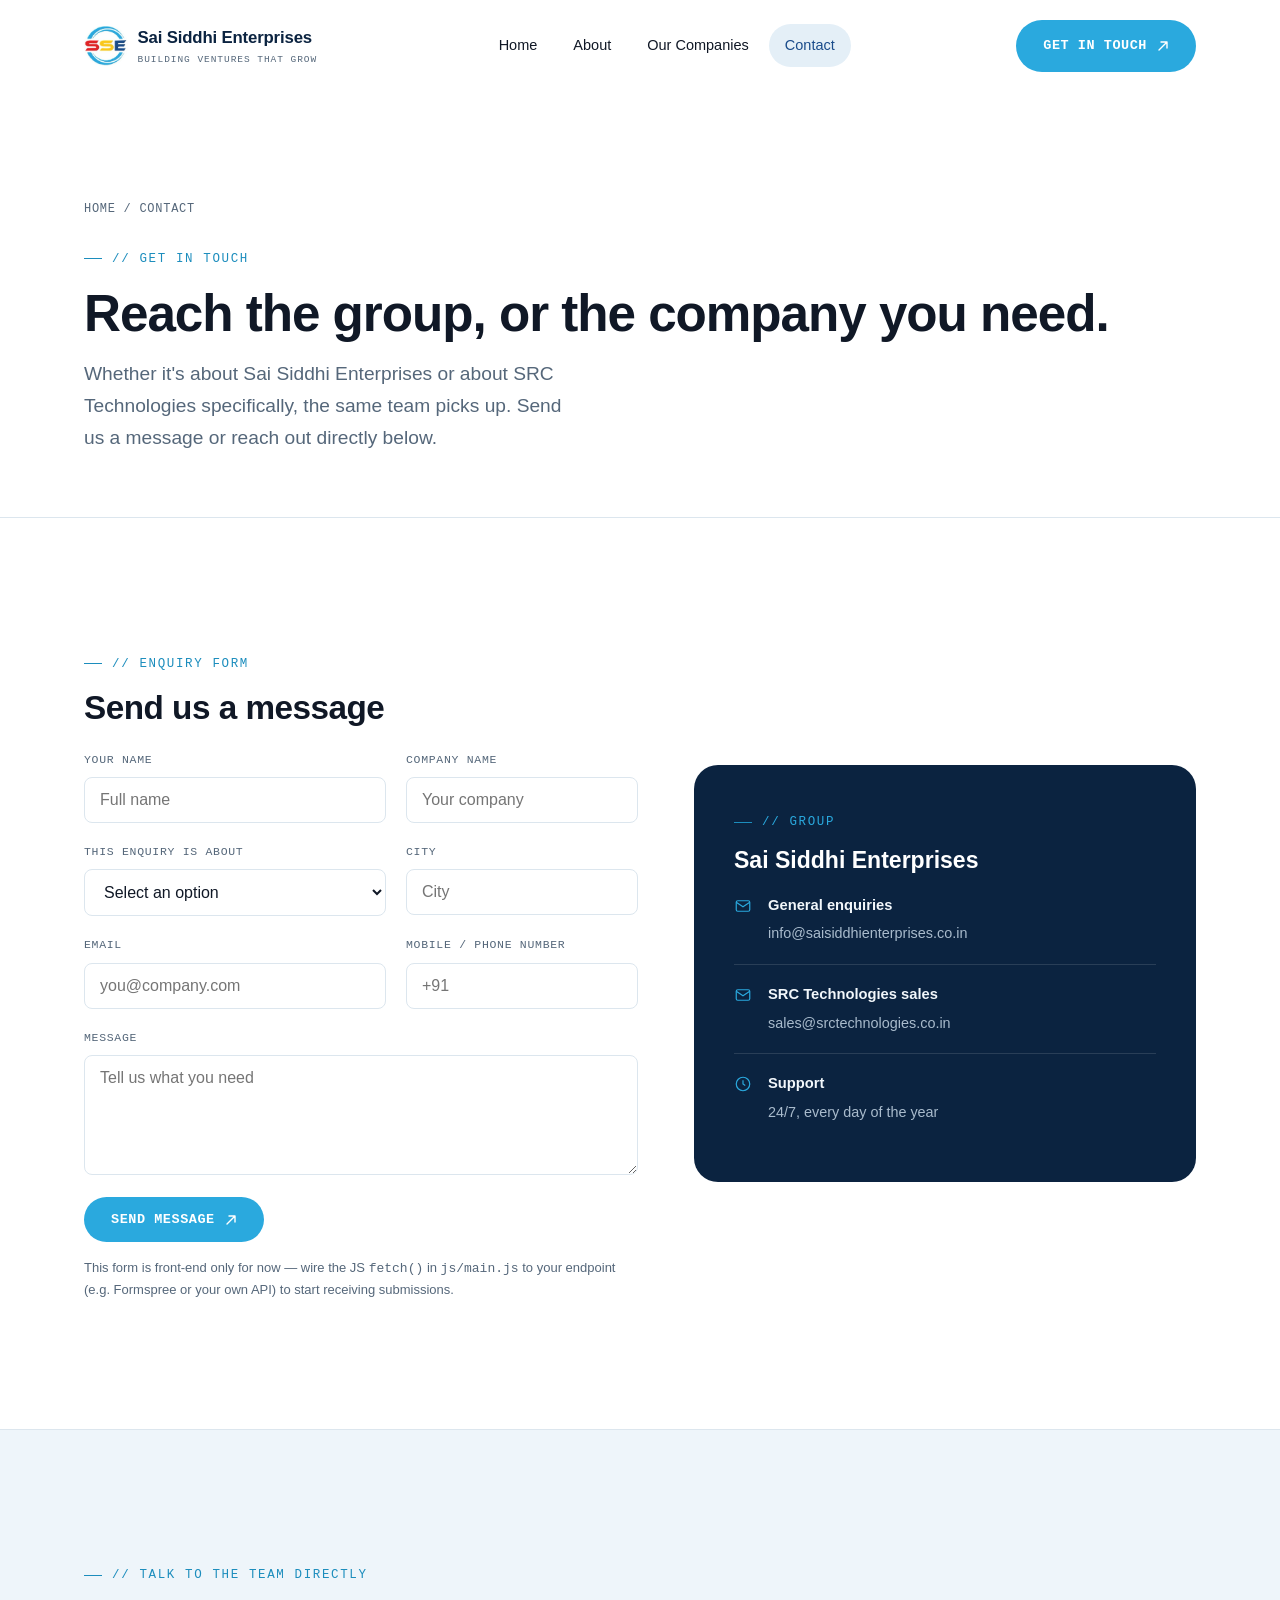
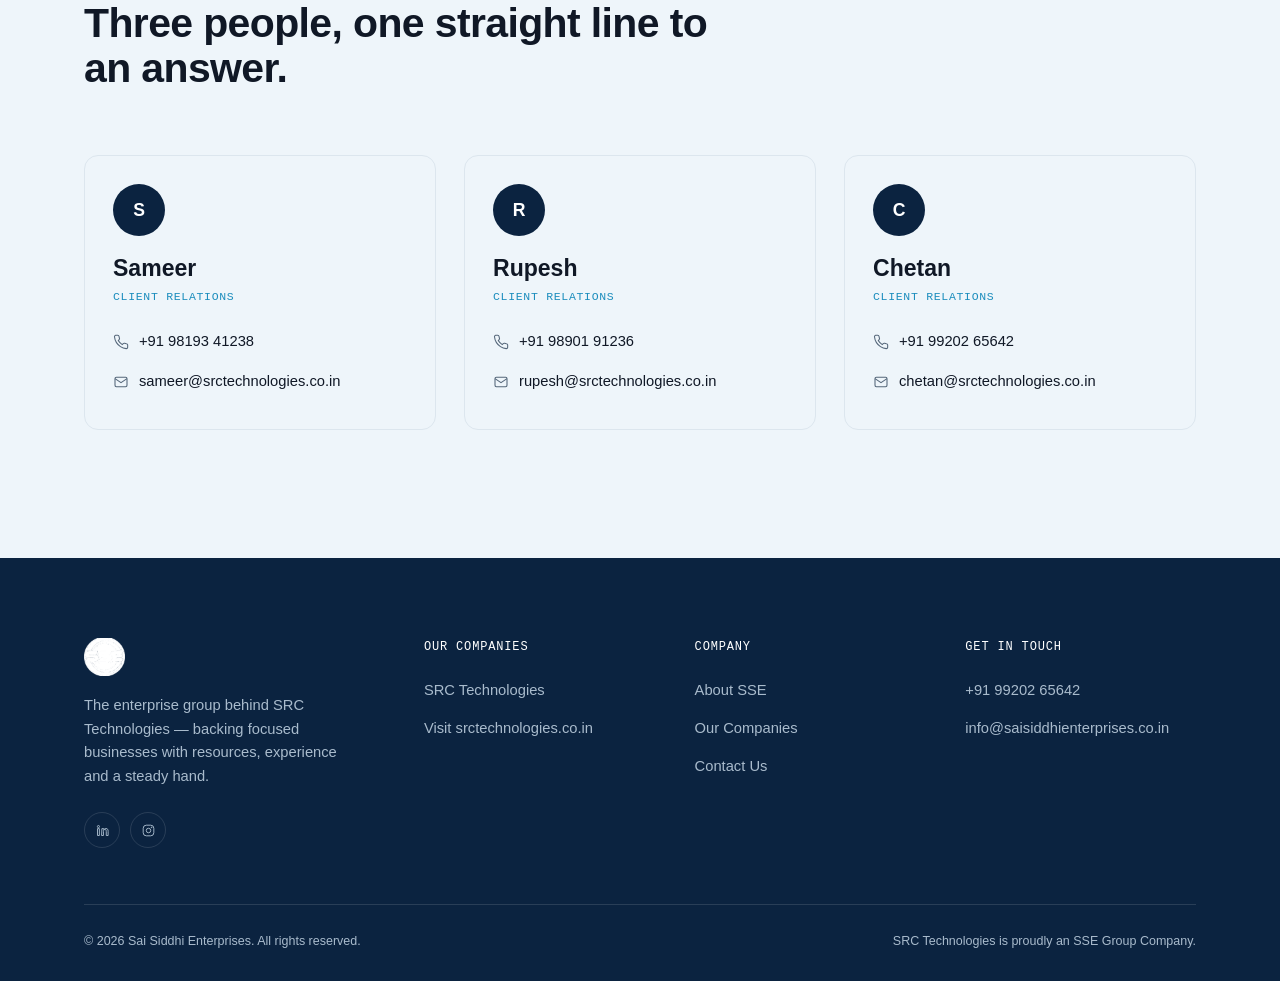
==== commit 43ec3f0c: "Update team member contact information" ====
--- a/contact.html
+++ b/contact.html
@@ -154,25 +154,25 @@
       </div>
       <div class="grid grid-3 reveal-stagger">
         <div class="team-card reveal" style="--i:0">
+          <div class="team-avatar">S</div>
+          <h3>Sameer</h3>
+          <span class="role">Client Relations</span>
+          <div class="row"><svg viewBox="0 0 24 24" fill="none" stroke-width="1.6"><path d="M22 16.9v3a2 2 0 01-2.2 2 19.8 19.8 0 01-8.6-3 19.5 19.5 0 01-6-6 19.8 19.8 0 01-3-8.7A2 2 0 014.1 2h3a2 2 0 012 1.7c.1.9.3 1.8.6 2.7a2 2 0 01-.5 2.1L7.9 9.9a16 16 0 006 6l1.4-1.4a2 2 0 012.1-.5c.9.3 1.8.5 2.7.6A2 2 0 0122 16.9z"/></svg><a href="tel:+919920265642">+91 98193 41238</a></div>
+          <div class="row"><svg viewBox="0 0 24 24" fill="none" stroke-width="1.6"><rect x="3" y="5" width="18" height="14" rx="2"/><path d="M3 7l9 6 9-6"/></svg><a href="mailto:chetan@srctechnologies.co.in">sameer@srctechnologies.co.in</a></div>
+        </div>
+        <div class="team-card reveal" style="--i:1">
+          <div class="team-avatar">R</div>
+          <h3>Rupesh</h3>
+          <span class="role">Client Relations</span>
+          <div class="row"><svg viewBox="0 0 24 24" fill="none" stroke-width="1.6"><path d="M22 16.9v3a2 2 0 01-2.2 2 19.8 19.8 0 01-8.6-3 19.5 19.5 0 01-6-6 19.8 19.8 0 01-3-8.7A2 2 0 014.1 2h3a2 2 0 012 1.7c.1.9.3 1.8.6 2.7a2 2 0 01-.5 2.1L7.9 9.9a16 16 0 006 6l1.4-1.4a2 2 0 012.1-.5c.9.3 1.8.5 2.7.6A2 2 0 0122 16.9z"/></svg><a href="tel:+919819341238">+91 98901 91236</a></div>
+          <div class="row"><svg viewBox="0 0 24 24" fill="none" stroke-width="1.6"><rect x="3" y="5" width="18" height="14" rx="2"/><path d="M3 7l9 6 9-6"/></svg><a href="mailto:sameer@srctechnologies.co.in">rupesh@srctechnologies.co.in</a></div>
+        </div>
+        <div class="team-card reveal" style="--i:2">
           <div class="team-avatar">C</div>
           <h3>Chetan</h3>
           <span class="role">Client Relations</span>
-          <div class="row"><svg viewBox="0 0 24 24" fill="none" stroke-width="1.6"><path d="M22 16.9v3a2 2 0 01-2.2 2 19.8 19.8 0 01-8.6-3 19.5 19.5 0 01-6-6 19.8 19.8 0 01-3-8.7A2 2 0 014.1 2h3a2 2 0 012 1.7c.1.9.3 1.8.6 2.7a2 2 0 01-.5 2.1L7.9 9.9a16 16 0 006 6l1.4-1.4a2 2 0 012.1-.5c.9.3 1.8.5 2.7.6A2 2 0 0122 16.9z"/></svg><a href="tel:+919920265642">+91 99202 65642</a></div>
-          <div class="row"><svg viewBox="0 0 24 24" fill="none" stroke-width="1.6"><rect x="3" y="5" width="18" height="14" rx="2"/><path d="M3 7l9 6 9-6"/></svg><a href="mailto:chetan@srctechnologies.co.in">chetan@srctechnologies.co.in</a></div>
-        </div>
-        <div class="team-card reveal" style="--i:1">
-          <div class="team-avatar">S</div>
-          <h3>Sameer</h3>
-          <span class="role">Client Relations</span>
-          <div class="row"><svg viewBox="0 0 24 24" fill="none" stroke-width="1.6"><path d="M22 16.9v3a2 2 0 01-2.2 2 19.8 19.8 0 01-8.6-3 19.5 19.5 0 01-6-6 19.8 19.8 0 01-3-8.7A2 2 0 014.1 2h3a2 2 0 012 1.7c.1.9.3 1.8.6 2.7a2 2 0 01-.5 2.1L7.9 9.9a16 16 0 006 6l1.4-1.4a2 2 0 012.1-.5c.9.3 1.8.5 2.7.6A2 2 0 0122 16.9z"/></svg><a href="tel:+919819341238">+91 98193 41238</a></div>
-          <div class="row"><svg viewBox="0 0 24 24" fill="none" stroke-width="1.6"><rect x="3" y="5" width="18" height="14" rx="2"/><path d="M3 7l9 6 9-6"/></svg><a href="mailto:sameer@srctechnologies.co.in">sameer@srctechnologies.co.in</a></div>
-        </div>
-        <div class="team-card reveal" style="--i:2">
-          <div class="team-avatar">R</div>
-          <h3>Rupesh</h3>
-          <span class="role">Client Relations</span>
-          <div class="row"><svg viewBox="0 0 24 24" fill="none" stroke-width="1.6"><path d="M22 16.9v3a2 2 0 01-2.2 2 19.8 19.8 0 01-8.6-3 19.5 19.5 0 01-6-6 19.8 19.8 0 01-3-8.7A2 2 0 014.1 2h3a2 2 0 012 1.7c.1.9.3 1.8.6 2.7a2 2 0 01-.5 2.1L7.9 9.9a16 16 0 006 6l1.4-1.4a2 2 0 012.1-.5c.9.3 1.8.5 2.7.6A2 2 0 0122 16.9z"/></svg><a href="tel:+919890191236">+91 98901 91236</a></div>
-          <div class="row"><svg viewBox="0 0 24 24" fill="none" stroke-width="1.6"><rect x="3" y="5" width="18" height="14" rx="2"/><path d="M3 7l9 6 9-6"/></svg><a href="mailto:rupesh@srctechnologies.co.in">rupesh@srctechnologies.co.in</a></div>
+          <div class="row"><svg viewBox="0 0 24 24" fill="none" stroke-width="1.6"><path d="M22 16.9v3a2 2 0 01-2.2 2 19.8 19.8 0 01-8.6-3 19.5 19.5 0 01-6-6 19.8 19.8 0 01-3-8.7A2 2 0 014.1 2h3a2 2 0 012 1.7c.1.9.3 1.8.6 2.7a2 2 0 01-.5 2.1L7.9 9.9a16 16 0 006 6l1.4-1.4a2 2 0 012.1-.5c.9.3 1.8.5 2.7.6A2 2 0 0122 16.9z"/></svg><a href="tel:+919890191236">+91 99202 65642</a></div>
+          <div class="row"><svg viewBox="0 0 24 24" fill="none" stroke-width="1.6"><rect x="3" y="5" width="18" height="14" rx="2"/><path d="M3 7l9 6 9-6"/></svg><a href="mailto:rupesh@srctechnologies.co.in">chetan@srctechnologies.co.in</a></div>
         </div>
       </div>
     </div>
--- a/css/style.css
+++ b/css/style.css
@@ -0,0 +1,388 @@
+/* =========================================================
+   SAI SIDDHI ENTERPRISES (SSE) — Stylesheet
+   Concept: "The Group Behind the Brand" — SSE is the enterprise
+   parent; SRC Technologies is its growing group company, spotlighted
+   with pride rather than buried. Deep blue + sky + gold, from the
+   real SSE logo.
+   ========================================================= */
+
+/* ---------- Design tokens ---------- */
+:root{
+  --ink: #0B2340;
+  --ink-2: #123A63;
+  --blue: #1A4C8B;
+  --sky: #2AA9DE;
+  --sky-deep: #1C8DBD;
+  --gold: #FBC91A;
+  --gold-deep: #E0AE00;
+  --paper: #FFFFFF;
+  --paper-2: #EEF5FA;
+  --paper-3: #E4EFF7;
+  --line: #DCE6EE;
+  --line-dark: rgba(255,255,255,0.12);
+  --muted: #55677A;
+  --muted-dark: #A9BBCC;
+  --text: #101826;
+  --text-invert: #F2F7FB;
+
+  --font-display: 'Manrope', 'Helvetica Neue', Arial, sans-serif;
+  --font-body: 'Inter', 'Helvetica Neue', Arial, sans-serif;
+  --font-mono: 'IBM Plex Mono', 'SFMono-Regular', Consolas, monospace;
+
+  --container: 1240px;
+  --gutter: clamp(20px, 5vw, 64px);
+  --radius-s: 8px;
+  --radius-m: 14px;
+  --radius-l: 24px;
+
+  --ease: cubic-bezier(.22,.61,.36,1);
+  --dur-s: .25s;
+  --dur-m: .5s;
+  --dur-l: .9s;
+}
+
+/* ---------- Reset ---------- */
+*, *::before, *::after{ box-sizing: border-box; }
+html{ scroll-behavior: smooth; }
+body{
+  margin: 0;
+  background: var(--paper);
+  color: var(--text);
+  font-family: var(--font-body);
+  font-size: 16px;
+  line-height: 1.6;
+  -webkit-font-smoothing: antialiased;
+  -moz-osx-font-smoothing: grayscale;
+  overflow-x: hidden;
+}
+img{ max-width: 100%; display: block; }
+a{ color: inherit; text-decoration: none; }
+ul{ list-style: none; margin: 0; padding: 0; }
+button{ font-family: inherit; cursor: pointer; }
+input, select, textarea{ font-family: inherit; font-size: 1rem; }
+h1,h2,h3,h4,h5,p{ margin: 0; }
+svg{ display: block; }
+
+:focus-visible{ outline: 2px solid var(--sky); outline-offset: 3px; border-radius: 2px; }
+
+@media (prefers-reduced-motion: reduce){
+  *, *::before, *::after{
+    animation-duration: 0.001ms !important;
+    animation-iteration-count: 1 !important;
+    transition-duration: 0.001ms !important;
+    scroll-behavior: auto !important;
+  }
+}
+
+/* ---------- Typography ---------- */
+.eyebrow{
+  font-family: var(--font-mono);
+  font-size: 12.5px;
+  letter-spacing: .13em;
+  text-transform: uppercase;
+  color: var(--sky-deep);
+  display: inline-flex; align-items: center; gap: 10px; font-weight: 500;
+}
+.eyebrow::before{ content: ""; width: 18px; height: 1px; background: var(--sky-deep); display: inline-block; }
+.eyebrow.on-dark{ color: var(--sky); }
+
+h1, .h1{ font-family: var(--font-display); font-weight: 800; font-size: clamp(2.4rem, 4.6vw, 4.3rem); line-height: 1.05; letter-spacing: -.02em; }
+h2, .h2{ font-family: var(--font-display); font-weight: 800; font-size: clamp(1.9rem, 3.2vw, 2.8rem); line-height: 1.1; letter-spacing: -.015em; }
+h3, .h3{ font-family: var(--font-display); font-weight: 700; font-size: clamp(1.2rem, 1.8vw, 1.5rem); line-height: 1.28; }
+.lede{ font-size: clamp(1.05rem, 1.5vw, 1.2rem); color: var(--muted); line-height: 1.65; max-width: 46ch; }
+.mono{ font-family: var(--font-mono); }
+
+/* ---------- Layout ---------- */
+.container{ max-width: var(--container); margin: 0 auto; padding: 0 var(--gutter); }
+.section{ padding: clamp(72px, 10vw, 128px) 0; position: relative; }
+.section-rule{ border-top: 1px solid var(--line); }
+.section-head{ display: flex; justify-content: space-between; align-items: flex-end; gap: 32px; margin-bottom: clamp(36px, 5vw, 64px); flex-wrap: wrap; }
+.section-head .eyebrow{ margin-bottom: 16px; }
+.section-head h2{ max-width: 640px; }
+.section-head .lede{ margin-top: 14px; }
+
+.grid{ display: grid; gap: 28px; }
+.grid-2{ grid-template-columns: repeat(2, 1fr); }
+.grid-3{ grid-template-columns: repeat(3, 1fr); }
+.grid-4{ grid-template-columns: repeat(4, 1fr); }
+@media (max-width: 980px){ .grid-3{ grid-template-columns: repeat(2, 1fr); } .grid-4{ grid-template-columns: repeat(2, 1fr); } }
+@media (max-width: 640px){ .grid-2, .grid-3, .grid-4{ grid-template-columns: 1fr; } }
+
+.dark{ background: var(--ink); color: var(--text-invert); }
+.dark .muted{ color: var(--muted-dark); }
+.dark .section-head h2{ color: var(--text-invert); }
+.paper-2{ background: var(--paper-2); }
+.muted{ color: var(--muted); }
+
+/* ---------- Reveal ---------- */
+.reveal{ opacity: 0; transform: translateY(24px); transition: opacity var(--dur-l) var(--ease), transform var(--dur-l) var(--ease); }
+.reveal.is-visible{ opacity: 1; transform: none; }
+.reveal-stagger > *{ transition-delay: calc(var(--i, 0) * 90ms); }
+
+/* ---------- Buttons ---------- */
+.btn{ display: inline-flex; align-items: center; gap: 10px; padding: 14px 26px; border-radius: 999px; font-family: var(--font-mono); font-size: 13.5px; letter-spacing: .04em; text-transform: uppercase; font-weight: 500; border: 1px solid transparent; transition: all var(--dur-s) var(--ease); white-space: nowrap; }
+.btn-primary{ background: var(--sky); color: #fff; font-weight: 700; }
+.btn-primary:hover{ background: var(--sky-deep); transform: translateY(-2px); box-shadow: 0 10px 24px rgba(42,169,222,.32); }
+.btn-gold{ background: var(--gold); color: var(--ink); font-weight: 700; }
+.btn-gold:hover{ background: var(--gold-deep); transform: translateY(-2px); box-shadow: 0 10px 24px rgba(251,201,26,.32); }
+.btn-ghost{ background: transparent; border-color: var(--line); color: var(--text); }
+.btn-ghost:hover{ border-color: var(--sky-deep); color: var(--sky-deep); transform: translateY(-2px); }
+.dark .btn-ghost{ border-color: var(--line-dark); color: var(--text-invert); }
+.dark .btn-ghost:hover{ border-color: var(--sky); color: var(--sky); }
+.btn-arrow{ transition: transform var(--dur-s) var(--ease); }
+.btn:hover .btn-arrow{ transform: translateX(3px); }
+.btn-block{ width: 100%; justify-content: center; }
+
+/* ---------- Header ---------- */
+.site-header{ position: fixed; top: 0; left: 0; right: 0; z-index: 200; padding: 20px 0; transition: padding var(--dur-m) var(--ease), background var(--dur-m) var(--ease), box-shadow var(--dur-m) var(--ease); }
+.site-header .container{ display: flex; align-items: center; justify-content: space-between; gap: 24px; }
+.site-header.is-scrolled{ padding: 10px 0; background: rgba(255,255,255,.85); backdrop-filter: blur(14px) saturate(1.4); -webkit-backdrop-filter: blur(14px) saturate(1.4); box-shadow: 0 1px 0 var(--line); }
+.brand{ display: flex; align-items: center; gap: 10px; }
+.brand img{ height: 40px; width: auto; }
+.brand-text{ display: flex; flex-direction: column; }
+.brand-text strong{ font-family: var(--font-display); font-weight: 800; font-size: 1.05rem; letter-spacing: -.01em; color: var(--ink); }
+.brand-text small{ font-family: var(--font-mono); font-size: 9.5px; letter-spacing: .1em; text-transform: uppercase; color: var(--muted); font-weight: 500; }
+
+.nav-desktop{ display: flex; align-items: center; gap: 4px; }
+.nav-desktop > li{ position: relative; }
+.nav-link{ display: flex; align-items: center; gap: 6px; padding: 10px 16px; font-size: 14.5px; font-weight: 500; border-radius: 999px; transition: background var(--dur-s) var(--ease), color var(--dur-s) var(--ease); }
+.nav-link:hover, .nav-link.is-active{ background: var(--paper-3); color: var(--blue); }
+.nav-link .chev{ width: 9px; height: 9px; transition: transform var(--dur-s) var(--ease); }
+.has-dropdown:hover .chev{ transform: rotate(180deg); }
+
+.dropdown{ position: absolute; top: calc(100% + 10px); left: 0; min-width: 300px; background: var(--paper); border: 1px solid var(--line); border-radius: var(--radius-m); box-shadow: 0 20px 40px -14px rgba(11,35,64,.2); padding: 10px; opacity: 0; visibility: hidden; transform: translateY(8px); transition: all var(--dur-s) var(--ease); }
+.has-dropdown:hover .dropdown, .has-dropdown:focus-within .dropdown{ opacity: 1; visibility: visible; transform: translateY(0); }
+.dropdown a{ display: flex; flex-direction: column; gap: 2px; padding: 11px 14px; border-radius: var(--radius-s); font-size: 14px; font-weight: 500; }
+.dropdown a span{ font-family: var(--font-mono); font-size: 11px; color: var(--muted); font-weight: 400; }
+.dropdown a:hover{ background: var(--paper-2); color: var(--blue); }
+
+.header-cta{ display: flex; align-items: center; gap: 10px; }
+.nav-toggle{ display: none; width: 42px; height: 42px; border-radius: 50%; border: 1px solid var(--line); background: var(--paper); align-items: center; justify-content: center; flex-shrink: 0; }
+.nav-toggle svg{ width: 18px; height: 18px; }
+.nav-toggle .icon-close{ display: none; }
+.nav-toggle.is-open .icon-menu{ display: none; }
+.nav-toggle.is-open .icon-close{ display: block; }
+@media (max-width: 980px){ .nav-desktop, .header-cta .btn{ display: none; } .nav-toggle{ display: flex; } }
+
+/* ---------- Mobile nav ---------- */
+.mobile-nav{ position: fixed; inset: 0; z-index: 190; background: var(--ink); color: var(--text-invert); padding: 100px var(--gutter) 40px; transform: translateY(-100%); transition: transform var(--dur-m) var(--ease); overflow-y: auto; }
+.mobile-nav.is-open{ transform: translateY(0); }
+.mobile-nav-list{ display: flex; flex-direction: column; }
+.mobile-nav a{ font-family: var(--font-display); font-size: 1.65rem; padding: 16px 0; border-bottom: 1px solid var(--line-dark); font-weight: 700; }
+.mobile-sub{ padding-left: 18px; display: none; flex-direction: column; }
+.mobile-sub.is-open{ display: flex; }
+.mobile-sub a{ font-size: 1.02rem; padding: 12px 0; border-bottom: 1px dashed var(--line-dark); color: var(--muted-dark); font-weight: 500; }
+.mobile-nav .btn{ margin-top: 24px; }
+.mobile-caret{ float: right; }
+
+/* ---------- Hero ---------- */
+.hero{ padding: clamp(150px, 20vw, 220px) 0 clamp(60px, 8vw, 100px); position: relative; overflow: hidden; }
+.hero-grid{ display: grid; grid-template-columns: 1.05fr .95fr; gap: 40px; align-items: center; }
+@media (max-width: 980px){ .hero-grid{ grid-template-columns: 1fr; } }
+.hero h1{ margin-top: 20px; }
+.hero .lede{ margin-top: 22px; max-width: 44ch; }
+.hero-actions{ display: flex; gap: 14px; margin-top: 36px; flex-wrap: wrap; }
+.hero-meta{ display: flex; gap: 34px; margin-top: 56px; flex-wrap: wrap; }
+.hero-meta div{ border-left: 1px solid var(--line); padding-left: 14px; }
+.hero-meta strong{ font-family: var(--font-display); font-size: 1.6rem; display: block; }
+.hero-meta span{ font-family: var(--font-mono); font-size: 11px; color: var(--muted); text-transform: uppercase; letter-spacing: .06em; }
+
+/* Orbit hero diagram — SSE at the centre, ventures orbiting */
+.orbit-diagram{ background: var(--paper-2); border: 1px solid var(--line); border-radius: var(--radius-l); padding: 44px 28px; position: relative; }
+.orbit-ring{
+  width: 100%; aspect-ratio: 1/1; max-width: 320px; margin: 0 auto;
+  border: 1px dashed var(--line);
+  border-radius: 50%;
+  position: relative;
+  animation: spin 26s linear infinite;
+}
+@media (prefers-reduced-motion: reduce){ .orbit-ring{ animation: none; } }
+@keyframes spin{ from{ transform: rotate(0deg); } to{ transform: rotate(360deg); } }
+.orbit-center{
+  position: absolute; top: 50%; left: 50%; transform: translate(-50%,-50%);
+  width: 96px; height: 96px; border-radius: 50%;
+  background: var(--paper); border: 1px solid var(--line);
+  display: grid; place-items: center;
+  box-shadow: 0 14px 30px -10px rgba(11,35,64,.25);
+  animation: counterspin 26s linear infinite;
+}
+@keyframes counterspin{ from{ transform: translate(-50%,-50%) rotate(0deg); } to{ transform: translate(-50%,-50%) rotate(-360deg); } }
+@media (prefers-reduced-motion: reduce){ .orbit-center{ animation: none; } }
+.orbit-center img{ width: 56px; height: auto; }
+.orbit-node{
+  position: absolute; width: 68px; height: 68px; border-radius: 50%;
+  background: var(--ink); display: grid; place-items: center;
+  box-shadow: 0 10px 22px -8px rgba(11,35,64,.4);
+  animation: counterspin 26s linear infinite;
+}
+@media (prefers-reduced-motion: reduce){ .orbit-node{ animation: none; } }
+.orbit-node img{ width: 36px; height: auto; border-radius: 50%; background: #fff; padding: 4px; }
+.orbit-node.n1{ top: -10%; left: 50%; transform: translate(-50%,0); }
+.orbit-caption{ text-align: center; margin-top: 24px; font-family: var(--font-mono); font-size: 11px; text-transform: uppercase; letter-spacing: .06em; color: var(--muted); }
+
+/* Page hero */
+.page-hero{ padding: clamp(150px,18vw,200px) 0 64px; border-bottom: 1px solid var(--line); }
+.page-hero .eyebrow{ margin-bottom: 18px; }
+.page-hero h1{ font-size: clamp(2.1rem, 4vw, 3.3rem); }
+.page-hero .lede{ margin-top: 18px; }
+.crumbs{ font-family: var(--font-mono); font-size: 12px; color: var(--muted); text-transform: uppercase; letter-spacing: .06em; margin-bottom: 22px; }
+.crumbs a:hover{ color: var(--sky-deep); }
+
+/* ---------- Marquee ---------- */
+.marquee-wrap{ border-top: 1px solid var(--line); border-bottom: 1px solid var(--line); overflow: hidden; padding: 28px 0; }
+.marquee-track{ display: flex; gap: 60px; width: max-content; animation: marquee 30s linear infinite; align-items: center; }
+@keyframes marquee{ from{ transform: translateX(0); } to{ transform: translateX(-50%); } }
+.marquee-track span{ font-family: var(--font-mono); font-size: 14.5px; letter-spacing: .06em; color: var(--muted); text-transform: uppercase; white-space: nowrap; }
+.divider-dot{ width: 4px; height: 4px; border-radius: 50%; background: var(--sky); }
+
+/* ---------- Cards ---------- */
+.card{ background: var(--paper); border: 1px solid var(--line); border-radius: var(--radius-m); padding: 30px; transition: transform var(--dur-m) var(--ease), box-shadow var(--dur-m) var(--ease), border-color var(--dur-m) var(--ease); position: relative; }
+.card:hover{ transform: translateY(-6px); box-shadow: 0 26px 48px -20px rgba(11,35,64,.18); border-color: transparent; }
+.card-icon{ width: 52px; height: 52px; border-radius: 12px; background: var(--paper-3); display: grid; place-items: center; margin-bottom: 20px; overflow: hidden; }
+.card-icon img{ width: 100%; height: 100%; object-fit: cover; }
+.card h3{ margin-bottom: 10px; }
+.card p{ color: var(--muted); font-size: .96rem; }
+.card-link{ display: inline-flex; align-items: center; gap: 8px; margin-top: 18px; font-family: var(--font-mono); font-size: 12.5px; text-transform: uppercase; letter-spacing: .05em; color: var(--text); border-top: 1px solid var(--line); padding-top: 16px; width: 100%; }
+.card-link svg{ width: 13px; height: 13px; transition: transform var(--dur-s) var(--ease); }
+.card:hover .card-link{ color: var(--sky-deep); }
+.card:hover .card-link svg{ transform: translateX(4px); }
+
+/* ---------- Group company spotlight ---------- */
+.spotlight{
+  border: 1px solid var(--line);
+  border-radius: var(--radius-l);
+  padding: clamp(32px, 5vw, 56px);
+  display: grid;
+  grid-template-columns: 1fr 1fr;
+  gap: 48px;
+  align-items: center;
+  background: var(--paper);
+}
+@media (max-width: 900px){ .spotlight{ grid-template-columns: 1fr; gap: 28px; } }
+.spotlight-lockup{
+  display: flex; align-items: center; gap: 16px; margin-bottom: 20px; flex-wrap: wrap;
+}
+.spotlight-lockup .parent-tag{
+  display: inline-flex; align-items: center; gap: 8px;
+  font-family: var(--font-mono); font-size: 11px; text-transform: uppercase; letter-spacing: .06em;
+  color: var(--muted);
+  border: 1px solid var(--line);
+  padding: 6px 14px; border-radius: 999px;
+}
+.spotlight-lockup .parent-tag strong{ color: var(--blue); font-weight: 700; }
+.spotlight-logo{ height: 46px; width: auto; }
+.spotlight-stats{ display: flex; gap: 32px; margin-top: 26px; flex-wrap: wrap; }
+.spotlight-stats div strong{ font-family: var(--font-display); font-size: 1.7rem; display: block; color: var(--ink); }
+.spotlight-stats div span{ font-family: var(--font-mono); font-size: 10.5px; text-transform: uppercase; letter-spacing: .05em; color: var(--muted); }
+.spotlight-visual{
+  background: var(--ink);
+  border-radius: var(--radius-m);
+  padding: 44px 28px;
+  display: grid;
+  place-items: center;
+  position: relative;
+  overflow: hidden;
+}
+.spotlight-visual img{ width: 78%; max-width: 320px; position: relative; z-index: 1; }
+.spotlight-visual .grid-bg{
+  position: absolute; inset: 0;
+  background-image: linear-gradient(var(--line-dark) 1px, transparent 1px), linear-gradient(90deg, var(--line-dark) 1px, transparent 1px);
+  background-size: 36px 36px;
+  mask-image: radial-gradient(circle at 50% 50%, black, transparent 75%);
+}
+
+/* ---------- Stats ---------- */
+.stat{ text-align: left; }
+.stat strong{ font-family: var(--font-display); font-size: clamp(2.2rem, 4vw, 3.2rem); display: block; letter-spacing: -.02em; }
+.stat span{ font-family: var(--font-mono); font-size: 12px; text-transform: uppercase; letter-spacing: .06em; color: var(--muted-dark); }
+
+/* ---------- Timeline (real chronological sequence) ---------- */
+.process-item{ display: grid; grid-template-columns: 90px 1fr; gap: 24px; padding: 30px 0; border-top: 1px solid var(--line); }
+.process-item:last-child{ border-bottom: 1px solid var(--line); }
+.process-num{ font-family: var(--font-mono); font-size: 13px; color: var(--sky-deep); padding-top: 4px; }
+.process-item h3{ margin-bottom: 8px; }
+.process-item p{ color: var(--muted); max-width: 60ch; }
+
+/* ---------- Split ---------- */
+.split{ display: grid; grid-template-columns: 1fr 1fr; gap: 56px; align-items: center; }
+@media (max-width: 900px){ .split{ grid-template-columns: 1fr; gap: 32px; } }
+.split-media{ border-radius: var(--radius-l); overflow: hidden; aspect-ratio: 5/4; background: var(--paper-2); position: relative; display: grid; place-items: center; }
+.split-media.pad{ padding: 40px; background: var(--ink); }
+.split-media.pad img{ width: 100%; height: auto; object-fit: contain; }
+.feature-list{ margin-top: 26px; display: flex; flex-direction: column; gap: 16px; }
+.feature-list li{ display: flex; gap: 14px; align-items: flex-start; font-size: .98rem; color: var(--text); }
+.feature-list svg{ width: 18px; height: 18px; flex-shrink: 0; margin-top: 3px; stroke: var(--sky-deep); }
+
+/* ---------- Quote ---------- */
+.quote-block{ border-left: 2px solid var(--gold); padding-left: 28px; }
+.quote-block p{ font-family: var(--font-display); font-size: clamp(1.3rem, 2.4vw, 1.8rem); line-height: 1.4; font-weight: 700; }
+.quote-block footer{ margin-top: 20px; font-family: var(--font-mono); font-size: 12.5px; color: var(--muted); text-transform: uppercase; letter-spacing: .05em; }
+
+/* ---------- CTA band ---------- */
+.cta-band{ border-radius: var(--radius-l); background: var(--ink); color: var(--text-invert); padding: clamp(48px, 7vw, 84px); position: relative; overflow: hidden; display: flex; justify-content: space-between; align-items: center; gap: 32px; flex-wrap: wrap; }
+.cta-band h2{ max-width: 520px; color: var(--text-invert); }
+.cta-band .actions{ display: flex; gap: 14px; flex-wrap: wrap; }
+.cta-grid-bg{ position: absolute; inset: 0; background-image: linear-gradient(var(--line-dark) 1px, transparent 1px), linear-gradient(90deg, var(--line-dark) 1px, transparent 1px); background-size: 44px 44px; mask-image: radial-gradient(circle at 80% 30%, black, transparent 70%); opacity: .6; }
+
+/* ---------- Forms ---------- */
+.form-grid{ display: grid; grid-template-columns: 1fr 1fr; gap: 20px; }
+@media (max-width: 640px){ .form-grid{ grid-template-columns: 1fr; } }
+.field{ display: flex; flex-direction: column; gap: 8px; }
+.field.full{ grid-column: 1 / -1; }
+.field label{ font-family: var(--font-mono); font-size: 11.5px; text-transform: uppercase; letter-spacing: .06em; color: var(--muted); }
+.field input, .field select, .field textarea{ border: 1px solid var(--line); border-radius: var(--radius-s); padding: 13px 15px; background: var(--paper); color: var(--text); transition: border-color var(--dur-s) var(--ease), box-shadow var(--dur-s) var(--ease); }
+.field input:focus, .field select:focus, .field textarea:focus{ outline: none; border-color: var(--sky-deep); box-shadow: 0 0 0 4px rgba(42,169,222,.16); }
+.field textarea{ resize: vertical; min-height: 120px; }
+.form-note{ font-size: 13px; color: var(--muted); margin-top: 16px; }
+.form-success{ display: none; align-items: center; gap: 12px; background: var(--paper-3); color: var(--blue); padding: 16px 20px; border-radius: var(--radius-s); font-size: .92rem; margin-top: 20px; }
+.form-success.is-visible{ display: flex; }
+.form-success svg{ width: 18px; height: 18px; flex-shrink: 0; }
+
+/* ---------- Team / contact ---------- */
+.team-card{ border: 1px solid var(--line); border-radius: var(--radius-m); padding: 28px; transition: transform var(--dur-m) var(--ease), box-shadow var(--dur-m) var(--ease); }
+.team-card:hover{ transform: translateY(-4px); box-shadow: 0 22px 40px -20px rgba(11,35,64,.2); }
+.team-avatar{ width: 52px; height: 52px; border-radius: 50%; background: var(--ink); color: #fff; display: grid; place-items: center; font-family: var(--font-display); font-weight: 700; font-size: 1.1rem; margin-bottom: 18px; }
+.team-card h3{ margin-bottom: 4px; }
+.team-card .role{ font-family: var(--font-mono); font-size: 11.5px; text-transform: uppercase; letter-spacing: .06em; color: var(--sky-deep); margin-bottom: 16px; display: block; }
+.team-card .row{ display: flex; align-items: center; gap: 10px; padding: 8px 0; font-size: .92rem; }
+.team-card .row svg{ width: 16px; height: 16px; stroke: var(--muted); flex-shrink: 0; }
+.team-card .row a:hover{ color: var(--sky-deep); }
+
+.contact-panel{ background: var(--ink); color: var(--text-invert); border-radius: var(--radius-l); padding: 40px; }
+.contact-panel .row{ display: flex; gap: 16px; padding: 18px 0; border-top: 1px solid var(--line-dark); }
+.contact-panel .row:first-of-type{ border-top: none; }
+.contact-panel .row svg{ width: 18px; height: 18px; stroke: var(--sky); flex-shrink: 0; margin-top: 3px; }
+.contact-panel .row strong{ display: block; font-size: .92rem; margin-bottom: 3px; }
+.contact-panel .row span, .contact-panel .row a{ font-size: .9rem; color: var(--muted-dark); }
+.contact-panel .row a:hover{ color: #fff; }
+
+/* ---------- Chips ---------- */
+.chip-row{ display: flex; flex-wrap: wrap; gap: 12px; }
+.tag-pill{ display: inline-flex; align-items: center; gap: 8px; font-family: var(--font-mono); font-size: 11.5px; text-transform: uppercase; letter-spacing: .05em; color: var(--muted); border: 1px solid var(--line); padding: 8px 16px; border-radius: 999px; }
+
+/* ---------- Footer ---------- */
+.site-footer{ background: var(--ink); color: var(--muted-dark); padding: 80px 0 30px; }
+.footer-top{ display: grid; grid-template-columns: 1.3fr 1fr 1fr 1fr; gap: 40px; padding-bottom: 56px; border-bottom: 1px solid var(--line-dark); }
+@media (max-width: 900px){ .footer-top{ grid-template-columns: 1fr 1fr; } }
+@media (max-width: 560px){ .footer-top{ grid-template-columns: 1fr; } }
+.footer-brand .brand img{ filter: brightness(0) invert(1); height: 38px; }
+.footer-brand .brand-text strong{ color: #fff; }
+.footer-brand p{ margin-top: 18px; font-size: .92rem; max-width: 34ch; color: var(--muted-dark); }
+.footer-social{ display: flex; gap: 10px; margin-top: 24px; }
+.footer-social a{ width: 36px; height: 36px; border: 1px solid var(--line-dark); border-radius: 50%; display: grid; place-items: center; transition: all var(--dur-s) var(--ease); }
+.footer-social a:hover{ border-color: var(--sky); background: var(--sky); }
+.footer-social svg{ width: 15px; height: 15px; }
+.footer-col h4{ font-family: var(--font-mono); font-size: 12px; text-transform: uppercase; letter-spacing: .07em; color: #fff; margin-bottom: 20px; font-weight: 500; }
+.footer-col ul{ display: flex; flex-direction: column; gap: 12px; }
+.footer-col a{ font-size: .92rem; transition: color var(--dur-s) var(--ease); }
+.footer-col a:hover{ color: #fff; }
+.footer-bottom{ display: flex; justify-content: space-between; align-items: center; padding-top: 26px; font-size: 12.5px; flex-wrap: wrap; gap: 12px; }
+.footer-bottom a:hover{ color: #fff; }
+
+/* ---------- Back to top ---------- */
+.to-top{ position: fixed; right: 24px; bottom: 24px; width: 48px; height: 48px; border-radius: 50%; background: var(--ink); color: #fff; display: grid; place-items: center; z-index: 150; opacity: 0; visibility: hidden; transform: translateY(10px); transition: all var(--dur-s) var(--ease); }
+.to-top.is-visible{ opacity: 1; visibility: visible; transform: none; }
+.to-top:hover{ background: var(--sky); }
+.to-top svg{ width: 16px; height: 16px; }
+
+.mt-0{ margin-top: 0 !important; }
